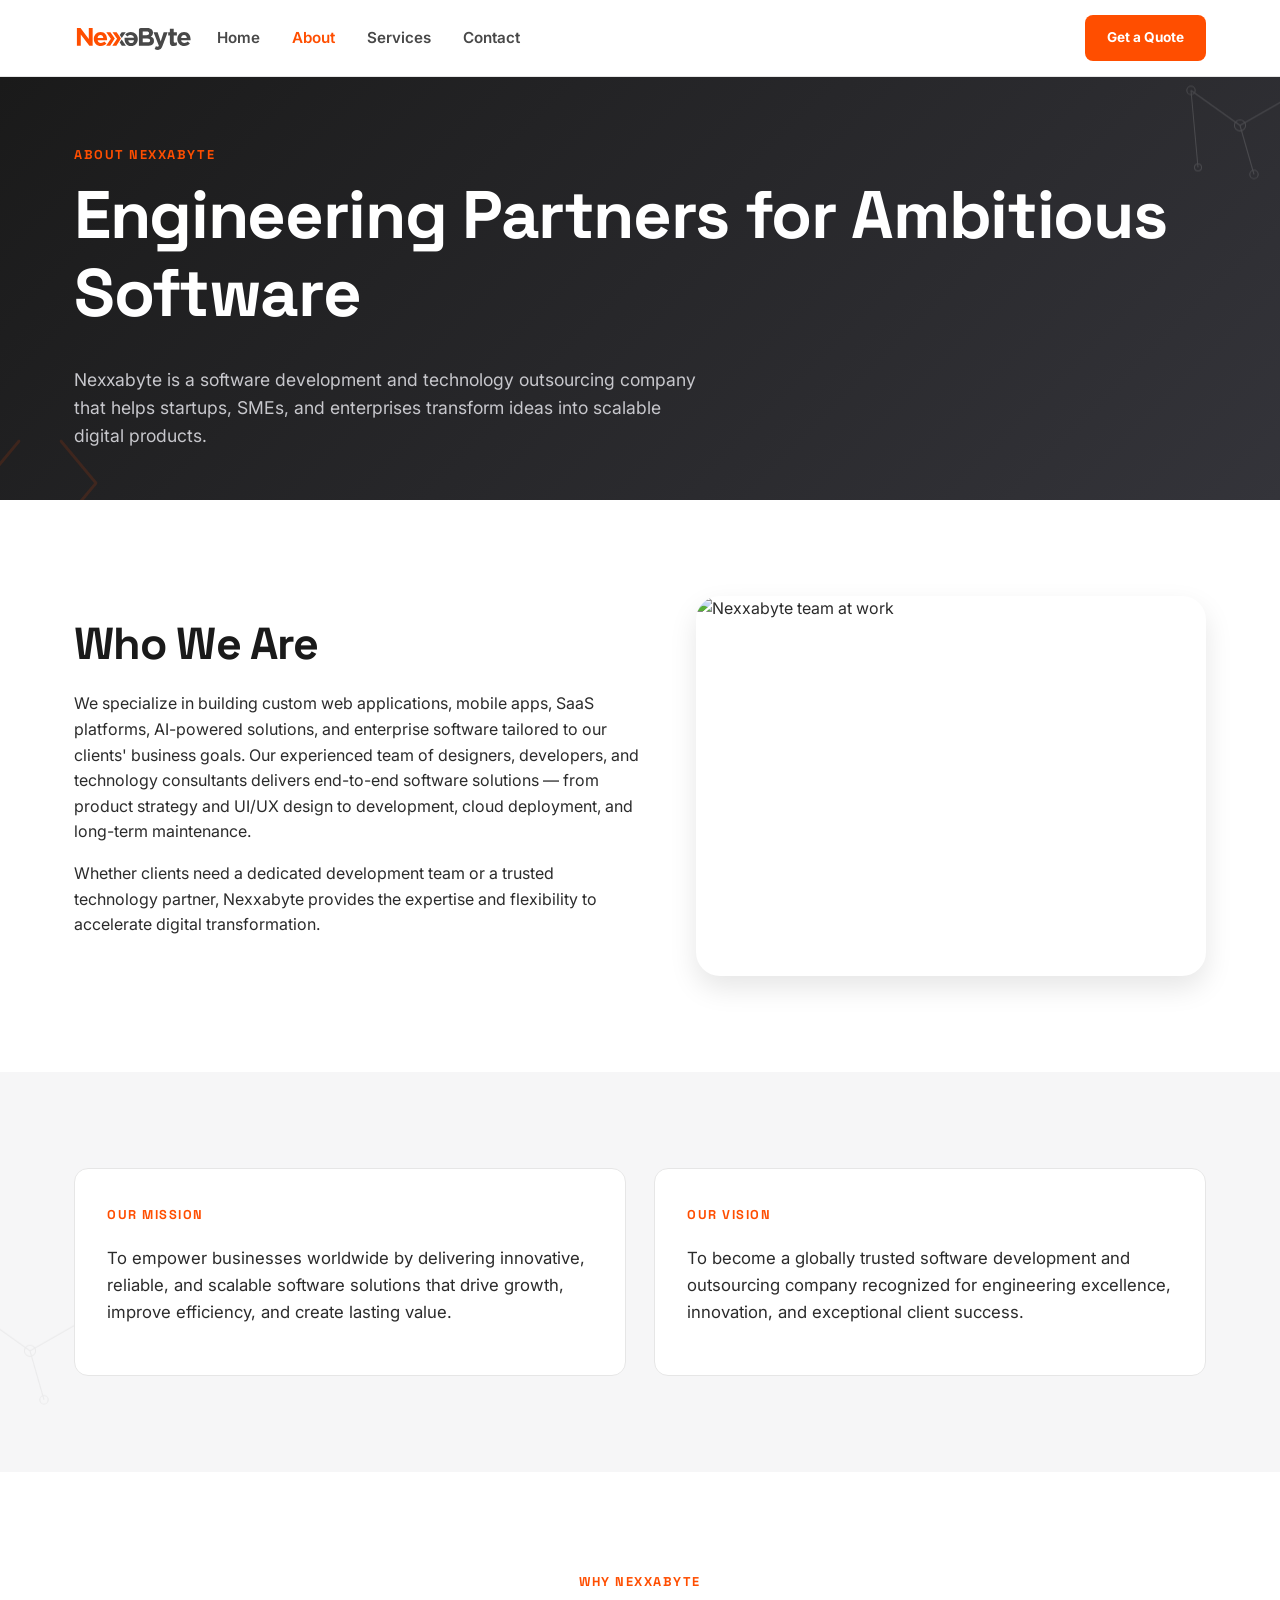
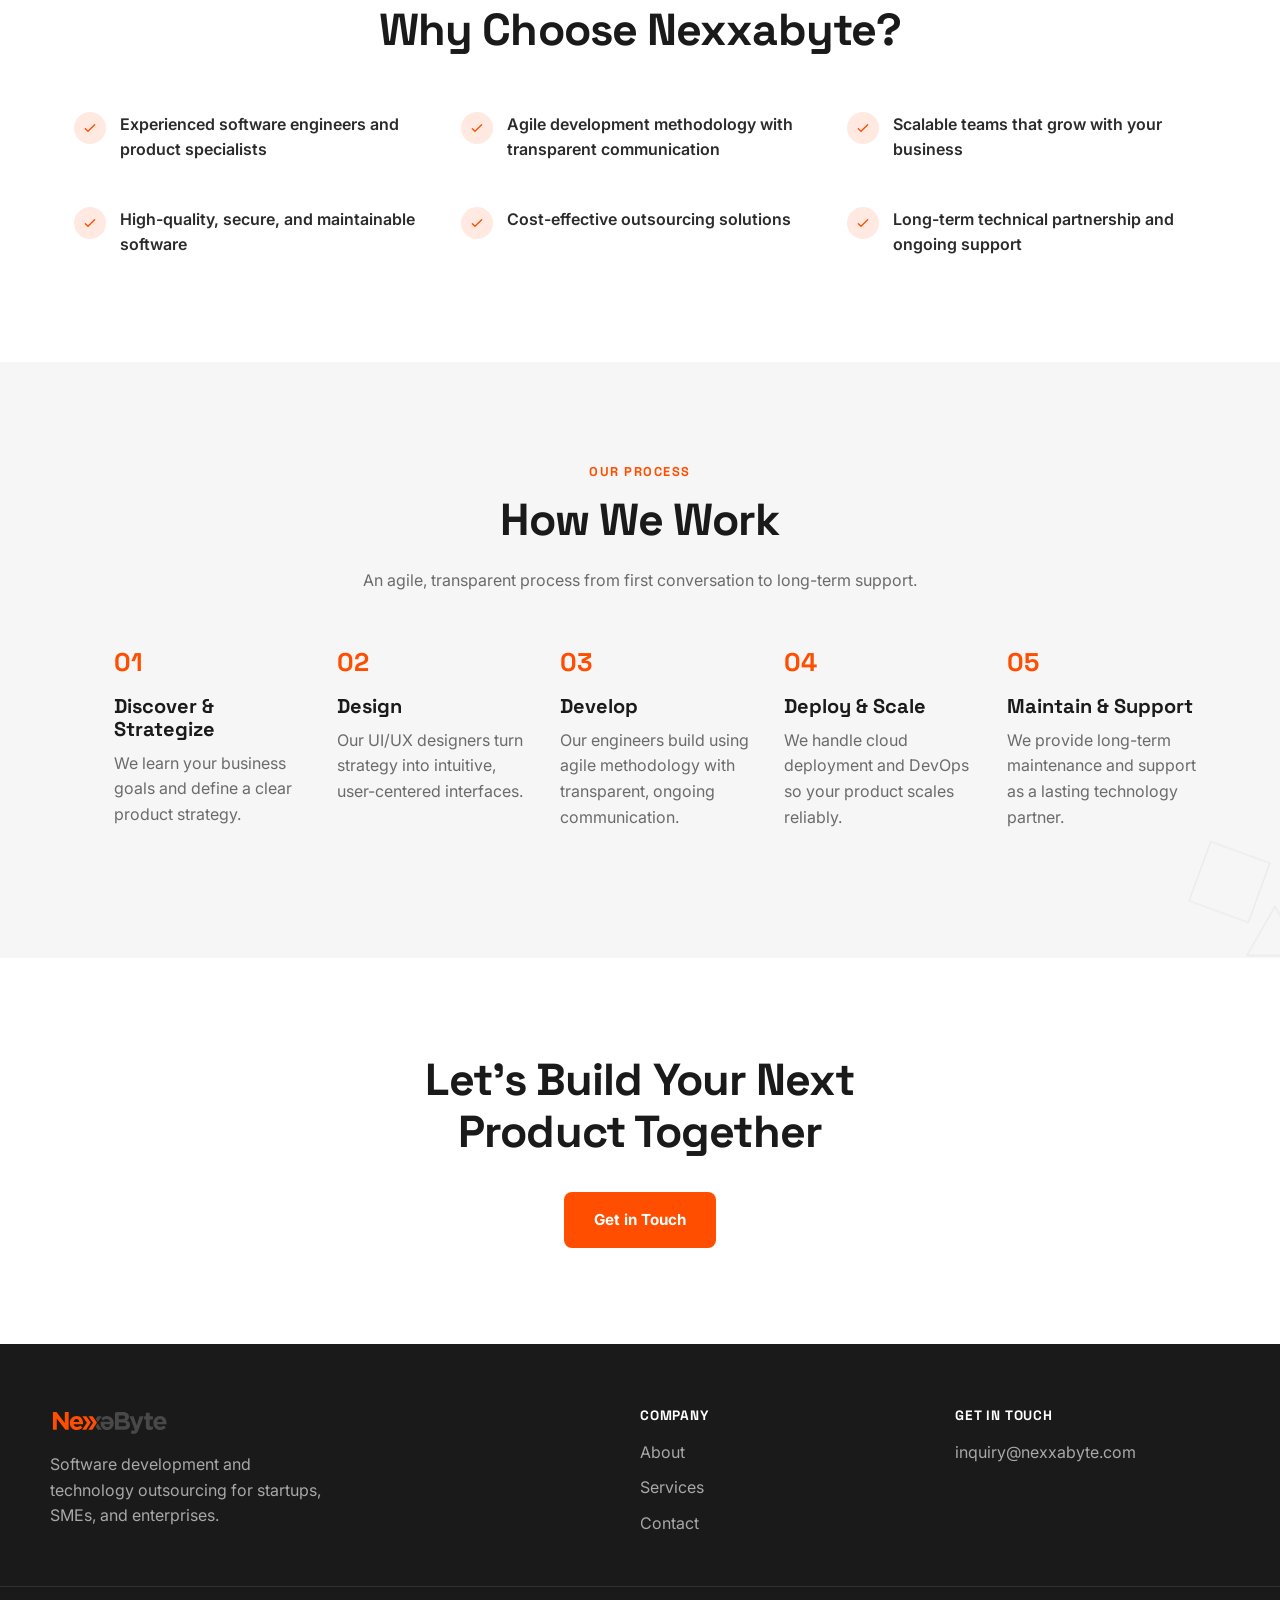
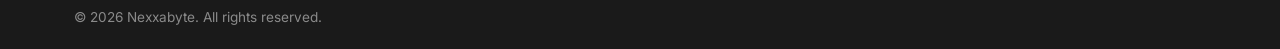
==== about.html @ 9f057317 "Add parallax hero and section shapes to About page" ====
<!DOCTYPE html>
<html lang="en">
<head>
  <meta charset="UTF-8">
  <meta name="viewport" content="width=device-width, initial-scale=1.0">
  <title>About Nexxabyte — Our Mission, Vision &amp; Process</title>
  <meta name="description" content="Nexxabyte is a software development and technology outsourcing company helping startups, SMEs, and enterprises transform ideas into scalable digital products.">
  <link rel="icon" type="image/svg+xml" href="assets/images/logo.svg">
  <link rel="preconnect" href="https://fonts.googleapis.com">
  <link rel="preconnect" href="https://fonts.gstatic.com" crossorigin>
  <link href="https://fonts.googleapis.com/css2?family=Inter:wght@400;500;600;700&family=Space+Grotesk:wght@500;600;700&display=swap" rel="stylesheet">
  <link rel="stylesheet" href="assets/css/variables.css">
  <link rel="stylesheet" href="assets/css/base.css">
  <link rel="stylesheet" href="assets/css/components.css">
  <link rel="stylesheet" href="assets/css/pages.css">
  <link rel="stylesheet" href="assets/css/parallax.css">
</head>
<body>
  <header class="site-header">
    <div class="container header-inner">
      <a href="index.html" class="logo" aria-label="Nexxabyte home">
        <img src="assets/images/logo.svg" alt="Nexxabyte" class="logo-mark">
      </a>
      <nav class="main-nav" id="main-nav">
        <ul>
          <li><a href="index.html">Home</a></li>
          <li><a href="about.html" class="active">About</a></li>
          <li><a href="services.html">Services</a></li>
          <li><a href="contact.html">Contact</a></li>
        </ul>
      </nav>
      <a href="contact.html" class="btn btn-primary btn-sm header-cta">Get a Quote</a>
      <button class="nav-toggle" id="nav-toggle" aria-label="Toggle navigation" aria-expanded="false" aria-controls="main-nav">
        <span></span><span></span><span></span>
      </button>
    </div>
  </header>

  <main>
    <section class="section page-hero parallax-hero">
      <svg class="parallax-shape shape-pos-tr shape-sm" data-parallax-speed="0.2" viewBox="0 0 200 200" aria-hidden="true"><g fill="none" stroke="currentColor" stroke-width="1.5"><line x1="30" y1="40" x2="100" y2="90"/><line x1="100" y1="90" x2="170" y2="50"/><line x1="100" y1="90" x2="120" y2="160"/><line x1="30" y1="40" x2="40" y2="150"/><circle cx="30" cy="40" r="6"/><circle cx="100" cy="90" r="8"/><circle cx="170" cy="50" r="6"/><circle cx="120" cy="160" r="6"/><circle cx="40" cy="150" r="5"/></g></svg>
      <svg class="parallax-shape shape-pos-bl shape-sm is-accent" data-parallax-speed="0.3" viewBox="0 0 200 200" aria-hidden="true"><g fill="none" stroke="currentColor" stroke-width="4" stroke-linecap="round" stroke-linejoin="round"><polyline points="70,40 20,100 70,160"/><polyline points="130,40 180,100 130,160"/></g></svg>
      <div class="container">
        <span class="eyebrow">About Nexxabyte</span>
        <h1>Engineering Partners for Ambitious Software</h1>
        <p class="text-muted lead-wide">Nexxabyte is a software development and technology outsourcing company that helps startups, SMEs, and enterprises transform ideas into scalable digital products.</p>
      </div>
    </section>

    <section class="section section-shapes-host">
      <svg class="parallax-shape shape-pos-br shape-sm" data-parallax-speed="0.18" viewBox="0 0 200 200" aria-hidden="true"><g fill="none" stroke="currentColor" stroke-width="2"><rect x="40" y="40" width="90" height="90" transform="rotate(20 85 85)"/><polygon points="150,120 190,190 110,190"/></g></svg>
      <div class="container about-intro">
        <div class="reveal">
          <h2>Who We Are</h2>
          <p>We specialize in building custom web applications, mobile apps, SaaS platforms, AI-powered solutions, and enterprise software tailored to our clients' business goals. Our experienced team of designers, developers, and technology consultants delivers end-to-end software solutions — from product strategy and UI/UX design to development, cloud deployment, and long-term maintenance.</p>
          <p>Whether clients need a dedicated development team or a trusted technology partner, Nexxabyte provides the expertise and flexibility to accelerate digital transformation.</p>
        </div>
        <div class="reveal">
          <img src="https://picsum.photos/id/1011/700/560" alt="Nexxabyte team at work" class="rounded-photo">
        </div>
      </div>
    </section>

    <section class="section section-alt section-shapes-host">
      <svg class="parallax-shape shape-pos-tl shape-sm" data-parallax-speed="0.22" viewBox="0 0 200 200" aria-hidden="true"><g fill="none" stroke="currentColor" stroke-width="1.5"><line x1="30" y1="40" x2="100" y2="90"/><line x1="100" y1="90" x2="170" y2="50"/><line x1="100" y1="90" x2="120" y2="160"/><line x1="30" y1="40" x2="40" y2="150"/><circle cx="30" cy="40" r="6"/><circle cx="100" cy="90" r="8"/><circle cx="170" cy="50" r="6"/><circle cx="120" cy="160" r="6"/><circle cx="40" cy="150" r="5"/></g></svg>
      <div class="container">
        <div class="grid grid-2">
          <div class="card mv-card reveal">
            <span class="eyebrow">Our Mission</span>
            <p>To empower businesses worldwide by delivering innovative, reliable, and scalable software solutions that drive growth, improve efficiency, and create lasting value.</p>
          </div>
          <div class="card mv-card reveal">
            <span class="eyebrow">Our Vision</span>
            <p>To become a globally trusted software development and outsourcing company recognized for engineering excellence, innovation, and exceptional client success.</p>
          </div>
        </div>
      </div>
    </section>

    <section class="section section-shapes-host">
      <svg class="parallax-shape shape-pos-br shape-sm is-accent" data-parallax-speed="0.2" viewBox="0 0 200 200" aria-hidden="true"><g fill="none" stroke="currentColor" stroke-width="4" stroke-linecap="round" stroke-linejoin="round"><polyline points="70,40 20,100 70,160"/><polyline points="130,40 180,100 130,160"/></g></svg>
      <div class="container">
        <div class="section-head center">
          <span class="eyebrow">Why Nexxabyte</span>
          <h2>Why Choose Nexxabyte?</h2>
        </div>
        <div class="grid grid-3">
          <div class="feature-item reveal">
            <div class="feature-check"><svg viewBox="0 0 24 24" fill="none" stroke="currentColor" stroke-width="2" stroke-linecap="round" stroke-linejoin="round"><path d="M5 13l4 4L19 7"/></svg></div>
            <p>Experienced software engineers and product specialists</p>
          </div>
          <div class="feature-item reveal">
            <div class="feature-check"><svg viewBox="0 0 24 24" fill="none" stroke="currentColor" stroke-width="2" stroke-linecap="round" stroke-linejoin="round"><path d="M5 13l4 4L19 7"/></svg></div>
            <p>Agile development methodology with transparent communication</p>
          </div>
          <div class="feature-item reveal">
            <div class="feature-check"><svg viewBox="0 0 24 24" fill="none" stroke="currentColor" stroke-width="2" stroke-linecap="round" stroke-linejoin="round"><path d="M5 13l4 4L19 7"/></svg></div>
            <p>Scalable teams that grow with your business</p>
          </div>
          <div class="feature-item reveal">
            <div class="feature-check"><svg viewBox="0 0 24 24" fill="none" stroke="currentColor" stroke-width="2" stroke-linecap="round" stroke-linejoin="round"><path d="M5 13l4 4L19 7"/></svg></div>
            <p>High-quality, secure, and maintainable software</p>
          </div>
          <div class="feature-item reveal">
            <div class="feature-check"><svg viewBox="0 0 24 24" fill="none" stroke="currentColor" stroke-width="2" stroke-linecap="round" stroke-linejoin="round"><path d="M5 13l4 4L19 7"/></svg></div>
            <p>Cost-effective outsourcing solutions</p>
          </div>
          <div class="feature-item reveal">
            <div class="feature-check"><svg viewBox="0 0 24 24" fill="none" stroke="currentColor" stroke-width="2" stroke-linecap="round" stroke-linejoin="round"><path d="M5 13l4 4L19 7"/></svg></div>
            <p>Long-term technical partnership and ongoing support</p>
          </div>
        </div>
      </div>
    </section>

    <section class="section section-alt section-shapes-host" id="how-we-work">
      <svg class="parallax-shape shape-pos-tr shape-sm" data-parallax-speed="0.25" viewBox="0 0 200 200" aria-hidden="true"><g fill="none" stroke="currentColor" stroke-width="2"><rect x="40" y="40" width="90" height="90" transform="rotate(20 85 85)"/><polygon points="150,120 190,190 110,190"/></g></svg>
      <div class="container">
        <div class="section-head center">
          <span class="eyebrow">Our Process</span>
          <h2>How We Work</h2>
          <p class="text-muted">An agile, transparent process from first conversation to long-term support.</p>
        </div>
        <ol class="process-steps">
          <li class="reveal"><span class="step-number">01</span><h3>Discover &amp; Strategize</h3><p class="text-muted">We learn your business goals and define a clear product strategy.</p></li>
          <li class="reveal"><span class="step-number">02</span><h3>Design</h3><p class="text-muted">Our UI/UX designers turn strategy into intuitive, user-centered interfaces.</p></li>
          <li class="reveal"><span class="step-number">03</span><h3>Develop</h3><p class="text-muted">Our engineers build using agile methodology with transparent, ongoing communication.</p></li>
          <li class="reveal"><span class="step-number">04</span><h3>Deploy &amp; Scale</h3><p class="text-muted">We handle cloud deployment and DevOps so your product scales reliably.</p></li>
          <li class="reveal"><span class="step-number">05</span><h3>Maintain &amp; Support</h3><p class="text-muted">We provide long-term maintenance and support as a lasting technology partner.</p></li>
        </ol>
      </div>
    </section>

    <section class="section section-shapes-host">
      <svg class="parallax-shape shape-pos-bl shape-sm" data-parallax-speed="0.2" viewBox="0 0 200 200" aria-hidden="true"><g fill="none" stroke="currentColor" stroke-width="1.5"><line x1="30" y1="40" x2="100" y2="90"/><line x1="100" y1="90" x2="170" y2="50"/><line x1="100" y1="90" x2="120" y2="160"/><line x1="30" y1="40" x2="40" y2="150"/><circle cx="30" cy="40" r="6"/><circle cx="100" cy="90" r="8"/><circle cx="170" cy="50" r="6"/><circle cx="120" cy="160" r="6"/><circle cx="40" cy="150" r="5"/></g></svg>
      <div class="container cta-banner-inner reveal">
        <h2>Let's Build Your Next Product Together</h2>
        <a href="contact.html" class="btn btn-primary">Get in Touch</a>
      </div>
    </section>
  </main>

  <footer class="site-footer">
    <div class="container footer-inner">
      <div class="footer-brand">
        <img src="assets/images/logo.svg" alt="Nexxabyte" class="logo-mark">
        <p>Software development and technology outsourcing for startups, SMEs, and enterprises.</p>
      </div>
      <div class="footer-col">
        <h4>Company</h4>
        <ul>
          <li><a href="about.html">About</a></li>
          <li><a href="services.html">Services</a></li>
          <li><a href="contact.html">Contact</a></li>
        </ul>
      </div>
      <div class="footer-col">
        <h4>Get in Touch</h4>
        <ul>
          <li><a href="mailto:inquiry@nexxabyte.com">inquiry@nexxabyte.com</a></li>
        </ul>
      </div>
    </div>
    <div class="footer-bottom">
      <div class="container">
        <p>&copy; 2026 Nexxabyte. All rights reserved.</p>
      </div>
    </div>
  </footer>
  <script src="assets/js/main.js"></script>
</body>
</html>
---- assets/css/variables.css ----
:root {
  /* Brand colors */
  --color-primary: #FF4E00;
  --color-primary-dark: #D94300;
  --color-dark: #484848;
  --color-black: #1A1A1A;
  --color-bg: #FFFFFF;
  --color-bg-alt: #F6F6F7;
  --color-bg-dark: #1A1A1A;
  --color-text: #2B2B2B;
  --color-text-muted: #6B6B6B;
  --color-text-on-dark: #F2F2F2;
  --color-text-on-dark-muted: #C7C7CC;
  --color-border: #E6E6E6;
  --color-charcoal-light: #34343A;

  /* Typography */
  --font-heading: 'Space Grotesk', sans-serif;
  --font-body: 'Inter', sans-serif;

  /* Layout */
  --container-width: 1180px;
  --radius-sm: 8px;
  --radius-md: 14px;
  --radius-lg: 24px;
  --shadow-sm: 0 1px 3px rgba(0, 0, 0, 0.08);
  --shadow-md: 0 12px 28px rgba(0, 0, 0, 0.10);
  --transition: 200ms ease;
}
---- assets/css/base.css ----
*, *::before, *::after {
  box-sizing: border-box;
}

html {
  scroll-behavior: smooth;
}

body {
  margin: 0;
  font-family: var(--font-body);
  color: var(--color-text);
  background: var(--color-bg);
  line-height: 1.6;
  -webkit-font-smoothing: antialiased;
}

h1, h2, h3, h4 {
  font-family: var(--font-heading);
  font-weight: 700;
  line-height: 1.15;
  margin: 0 0 0.5em;
  color: var(--color-black);
}

h1 { font-size: clamp(2.6rem, 5vw + 1rem, 4.2rem); letter-spacing: -0.02em; }
h2 { font-size: clamp(1.9rem, 2.8vw + 1rem, 2.8rem); letter-spacing: -0.02em; }
h3 { font-size: 1.25rem; }
h4 { font-size: 1rem; }

p { margin: 0 0 1em; }

a {
  color: inherit;
  text-decoration: none;
}

ul { list-style: none; margin: 0; padding: 0; }

img { max-width: 100%; display: block; }

button { font-family: inherit; }

.container {
  width: 100%;
  max-width: var(--container-width);
  margin: 0 auto;
  padding: 0 24px;
}

.section {
  padding: 96px 0;
}

@media (max-width: 768px) {
  .section { padding: 64px 0; }
}

.section-alt {
  background: var(--color-bg-alt);
}

.section-dark {
  background: var(--color-black);
  color: var(--color-text-on-dark);
}

.section-dark h2, .section-dark h3 {
  color: #fff;
}

.eyebrow {
  display: inline-block;
  font-family: var(--font-heading);
  font-size: 0.8rem;
  font-weight: 700;
  letter-spacing: 0.12em;
  text-transform: uppercase;
  color: var(--color-primary);
  margin-bottom: 12px;
}

.section-head {
  max-width: 640px;
  margin: 0 0 48px;
}

.section-head.center {
  margin-left: auto;
  margin-right: auto;
  text-align: center;
}

.text-muted {
  color: var(--color-text-muted);
}

.reveal {
  opacity: 0;
  transform: translateY(24px);
  transition: opacity 600ms ease, transform 600ms ease;
}

.reveal.is-visible {
  opacity: 1;
  transform: translateY(0);
}
---- assets/css/components.css ----
/* Header */
.site-header {
  position: sticky;
  top: 0;
  z-index: 100;
  background: rgba(255, 255, 255, 0.92);
  backdrop-filter: blur(8px);
  border-bottom: 1px solid var(--color-border);
}

.header-inner {
  display: flex;
  align-items: center;
  justify-content: space-between;
  height: 76px;
  gap: 24px;
}

.logo-mark {
  height: 28px;
  width: auto;
}

.main-nav ul {
  display: flex;
  gap: 32px;
}

.main-nav a {
  font-weight: 600;
  font-size: 0.95rem;
  color: var(--color-dark);
  padding: 4px 0;
}

.main-nav a.active,
.main-nav a:hover {
  color: var(--color-primary);
}

.header-cta {
  margin-left: auto;
}

.nav-toggle {
  display: none;
  flex-direction: column;
  justify-content: center;
  gap: 5px;
  width: 36px;
  height: 36px;
  border: none;
  background: none;
  cursor: pointer;
  padding: 0;
}

.nav-toggle span {
  display: block;
  height: 2px;
  width: 100%;
  background: var(--color-black);
  transition: transform var(--transition), opacity var(--transition);
}

@media (max-width: 860px) {
  .header-inner .header-cta { display: none; }

  .nav-toggle { display: flex; }

  .main-nav {
    position: fixed;
    top: 76px;
    left: 0;
    right: 0;
    background: #fff;
    border-bottom: 1px solid var(--color-border);
    max-height: 0;
    overflow: hidden;
    transition: max-height var(--transition);
  }

  .main-nav.is-open {
    max-height: 320px;
  }

  .main-nav ul {
    flex-direction: column;
    gap: 0;
    padding: 8px 24px 24px;
  }

  .main-nav li {
    border-bottom: 1px solid var(--color-border);
  }

  .main-nav a {
    display: block;
    padding: 14px 0;
  }

  .nav-toggle.is-active span:nth-child(1) { transform: translateY(7px) rotate(45deg); }
  .nav-toggle.is-active span:nth-child(2) { opacity: 0; }
  .nav-toggle.is-active span:nth-child(3) { transform: translateY(-7px) rotate(-45deg); }
}

/* Buttons */
.btn {
  display: inline-flex;
  align-items: center;
  justify-content: center;
  gap: 8px;
  padding: 14px 28px;
  border-radius: var(--radius-sm);
  font-weight: 700;
  font-size: 0.95rem;
  border: 2px solid transparent;
  cursor: pointer;
  transition: transform var(--transition), background var(--transition), border-color var(--transition), color var(--transition);
}

.btn:hover {
  transform: translateY(-2px);
}

.btn-primary {
  background: var(--color-primary);
  color: #fff;
}

.btn-primary:hover {
  background: var(--color-primary-dark);
}

.btn-outline {
  background: transparent;
  border-color: var(--color-dark);
  color: var(--color-dark);
}

.btn-outline:hover {
  border-color: var(--color-primary);
  color: var(--color-primary);
}

.btn-on-dark {
  border-color: #fff;
  color: #fff;
}

.btn-on-dark:hover {
  border-color: var(--color-primary);
  color: var(--color-primary);
}

.btn-sm {
  padding: 10px 20px;
  font-size: 0.85rem;
}

/* Cards */
.card {
  background: #fff;
  border: 1px solid var(--color-border);
  border-radius: var(--radius-md);
  padding: 32px;
  transition: transform var(--transition), box-shadow var(--transition);
}

.card:hover {
  transform: translateY(-4px);
  box-shadow: var(--shadow-md);
}

.card-icon {
  width: 48px;
  height: 48px;
  border-radius: var(--radius-sm);
  background: rgba(255, 78, 0, 0.1);
  color: var(--color-primary);
  display: flex;
  align-items: center;
  justify-content: center;
  margin-bottom: 20px;
}

.card-icon svg {
  width: 24px;
  height: 24px;
}

.grid {
  display: grid;
  gap: 28px;
}

.grid-2 { grid-template-columns: repeat(2, 1fr); }
.grid-3 { grid-template-columns: repeat(3, 1fr); }

@media (max-width: 860px) {
  .grid-2, .grid-3 { grid-template-columns: 1fr; }
}

/* Footer */
.site-footer {
  background: var(--color-black);
  color: var(--color-text-on-dark);
}

.footer-inner {
  display: grid;
  grid-template-columns: 2fr 1fr 1fr;
  gap: 40px;
  padding: 64px 0 40px;
}

.footer-brand p {
  color: #A8A8A8;
  max-width: 280px;
  margin-top: 16px;
}

.footer-col h4 {
  color: #fff;
  margin-bottom: 16px;
  font-size: 0.85rem;
  letter-spacing: 0.06em;
  text-transform: uppercase;
}

.footer-col li {
  margin-bottom: 10px;
}

.footer-col a {
  color: #A8A8A8;
  transition: color var(--transition);
}

.footer-col a:hover {
  color: var(--color-primary);
}

.footer-bottom {
  border-top: 1px solid rgba(255,255,255,0.1);
  padding: 20px 0;
}

.footer-bottom p {
  margin: 0;
  font-size: 0.85rem;
  color: #8A8A8A;
}

@media (max-width: 768px) {
  .footer-inner {
    grid-template-columns: 1fr;
  }
}

/* Forms */
.form-group {
  margin-bottom: 20px;
}

.form-group label {
  display: block;
  font-weight: 600;
  margin-bottom: 6px;
  font-size: 0.9rem;
}

.form-control {
  width: 100%;
  padding: 12px 16px;
  border: 1px solid var(--color-border);
  border-radius: var(--radius-sm);
  font-family: var(--font-body);
  font-size: 1rem;
  background: #fff;
  transition: border-color var(--transition);
}

.form-control:focus {
  outline: none;
  border-color: var(--color-primary);
}

.form-error {
  color: var(--color-primary);
  font-size: 0.85rem;
  margin-top: 4px;
  display: none;
}

.form-group.has-error .form-control {
  border-color: var(--color-primary);
}

.form-group.has-error .form-error {
  display: block;
}

.form-status {
  margin-top: 16px;
  font-weight: 600;
}

.form-status.success { color: #1A8A4A; }
.form-status.error { color: var(--color-primary); }
---- assets/css/pages.css ----
/* Hero */
.hero {
  padding: 64px 0 96px;
}

.hero-inner {
  max-width: 720px;
}

.hero-lead {
  font-size: 1.1rem;
  max-width: 480px;
}

.hero-actions {
  display: flex;
  gap: 16px;
  margin-top: 32px;
  flex-wrap: wrap;
}

/* Services preview */
.services-preview-cta {
  text-align: center;
  margin-top: 40px;
}

/* Why choose us */
.feature-item {
  display: flex;
  align-items: flex-start;
  gap: 14px;
  padding: 8px 0;
}

.feature-check {
  flex-shrink: 0;
  width: 32px;
  height: 32px;
  border-radius: 50%;
  background: rgba(255, 78, 0, 0.12);
  color: var(--color-primary);
  display: flex;
  align-items: center;
  justify-content: center;
}

.feature-check svg {
  width: 16px;
  height: 16px;
}

.feature-item p {
  margin: 0;
  font-weight: 600;
}

/* Mission teaser band */
.mission-teaser {
  max-width: 720px;
  text-align: center;
  margin: 0 auto;
}

.mission-teaser p {
  font-size: 1.1rem;
  color: #D8D8D8;
  margin-bottom: 28px;
}

/* CTA banner */
.cta-banner-inner {
  text-align: center;
  max-width: 640px;
  margin: 0 auto;
}

.cta-banner-inner .btn {
  margin-top: 12px;
}

/* Page hero (About/Services/Contact) */
.page-hero {
  padding: 64px 0 32px;
}

.lead-wide {
  max-width: 640px;
  font-size: 1.1rem;
}

/* About intro */
.about-intro {
  display: grid;
  grid-template-columns: 1fr 0.9fr;
  gap: 56px;
  align-items: center;
}

.rounded-photo {
  border-radius: var(--radius-lg);
  box-shadow: var(--shadow-md);
  width: 100%;
  height: 380px;
  object-fit: cover;
}

@media (max-width: 960px) {
  .about-intro { grid-template-columns: 1fr; }
}

/* Mission / vision cards */
.mv-card p {
  font-size: 1.05rem;
  margin-top: 8px;
}

/* Process steps */
.process-steps {
  display: grid;
  grid-template-columns: repeat(5, 1fr);
  gap: 24px;
}

.process-steps li {
  list-style: none;
}

.step-number {
  display: block;
  font-family: var(--font-heading);
  font-size: 1.6rem;
  font-weight: 700;
  color: var(--color-primary);
  margin-bottom: 12px;
}

@media (max-width: 960px) {
  .process-steps { grid-template-columns: repeat(2, 1fr); }
}

@media (max-width: 600px) {
  .process-steps { grid-template-columns: 1fr; }
}

/* Services page groups */
.group-title {
  margin-bottom: 32px;
}

/* Contact page */
.contact-grid {
  display: grid;
  grid-template-columns: 1.4fr 1fr;
  gap: 40px;
  align-items: start;
}

.contact-form textarea {
  resize: vertical;
}

.contact-info {
  display: flex;
  flex-direction: column;
  gap: 24px;
}

.contact-info h2 {
  font-size: 1.25rem;
}

@media (max-width: 860px) {
  .contact-grid { grid-template-columns: 1fr; }
}
---- assets/css/parallax.css ----
/* Parallax dark hero / band base */
.parallax-hero {
  position: relative;
  overflow: hidden;
  background: linear-gradient(135deg, var(--color-black), var(--color-charcoal-light));
  color: #fff;
}

.parallax-hero p,
.parallax-hero .text-muted {
  color: var(--color-text-on-dark-muted);
}

.parallax-hero h1,
.parallax-hero h2 {
  color: #fff;
}

.parallax-hero > .container {
  position: relative;
  z-index: 1;
}

/* Shared parallax shape base */
.parallax-shape {
  position: absolute;
  pointer-events: none;
  z-index: 0;
  width: 220px;
  height: 220px;
  will-change: transform;
}

/* Light-section subtle shape host */
.section-shapes-host {
  position: relative;
  overflow: hidden;
}

.section-shapes-host > .container {
  position: relative;
  z-index: 1;
}

.section-shapes-host .parallax-shape {
  color: var(--color-dark);
  opacity: 0.06;
}

/* Dark hero/band shapes are lighter and slightly more visible */
.parallax-hero .parallax-shape,
.section-dark .parallax-shape {
  color: #fff;
  opacity: 0.14;
}

/* Accent-colored shape variant (must stay last to win over the color rules above) */
.parallax-shape.is-accent {
  color: var(--color-primary);
}

/* Position utility classes */
.shape-pos-tr { top: -30px; right: -30px; }
.shape-pos-tl { top: -20px; left: -40px; }
.shape-pos-br { bottom: -50px; right: 8%; }
.shape-pos-bl { bottom: -30px; left: -30px; }
.shape-pos-mid-r { top: 30%; right: -60px; }

.shape-sm { width: 140px; height: 140px; }
.shape-lg { width: 280px; height: 280px; }

@media (max-width: 768px) {
  .parallax-shape { display: none; }
}
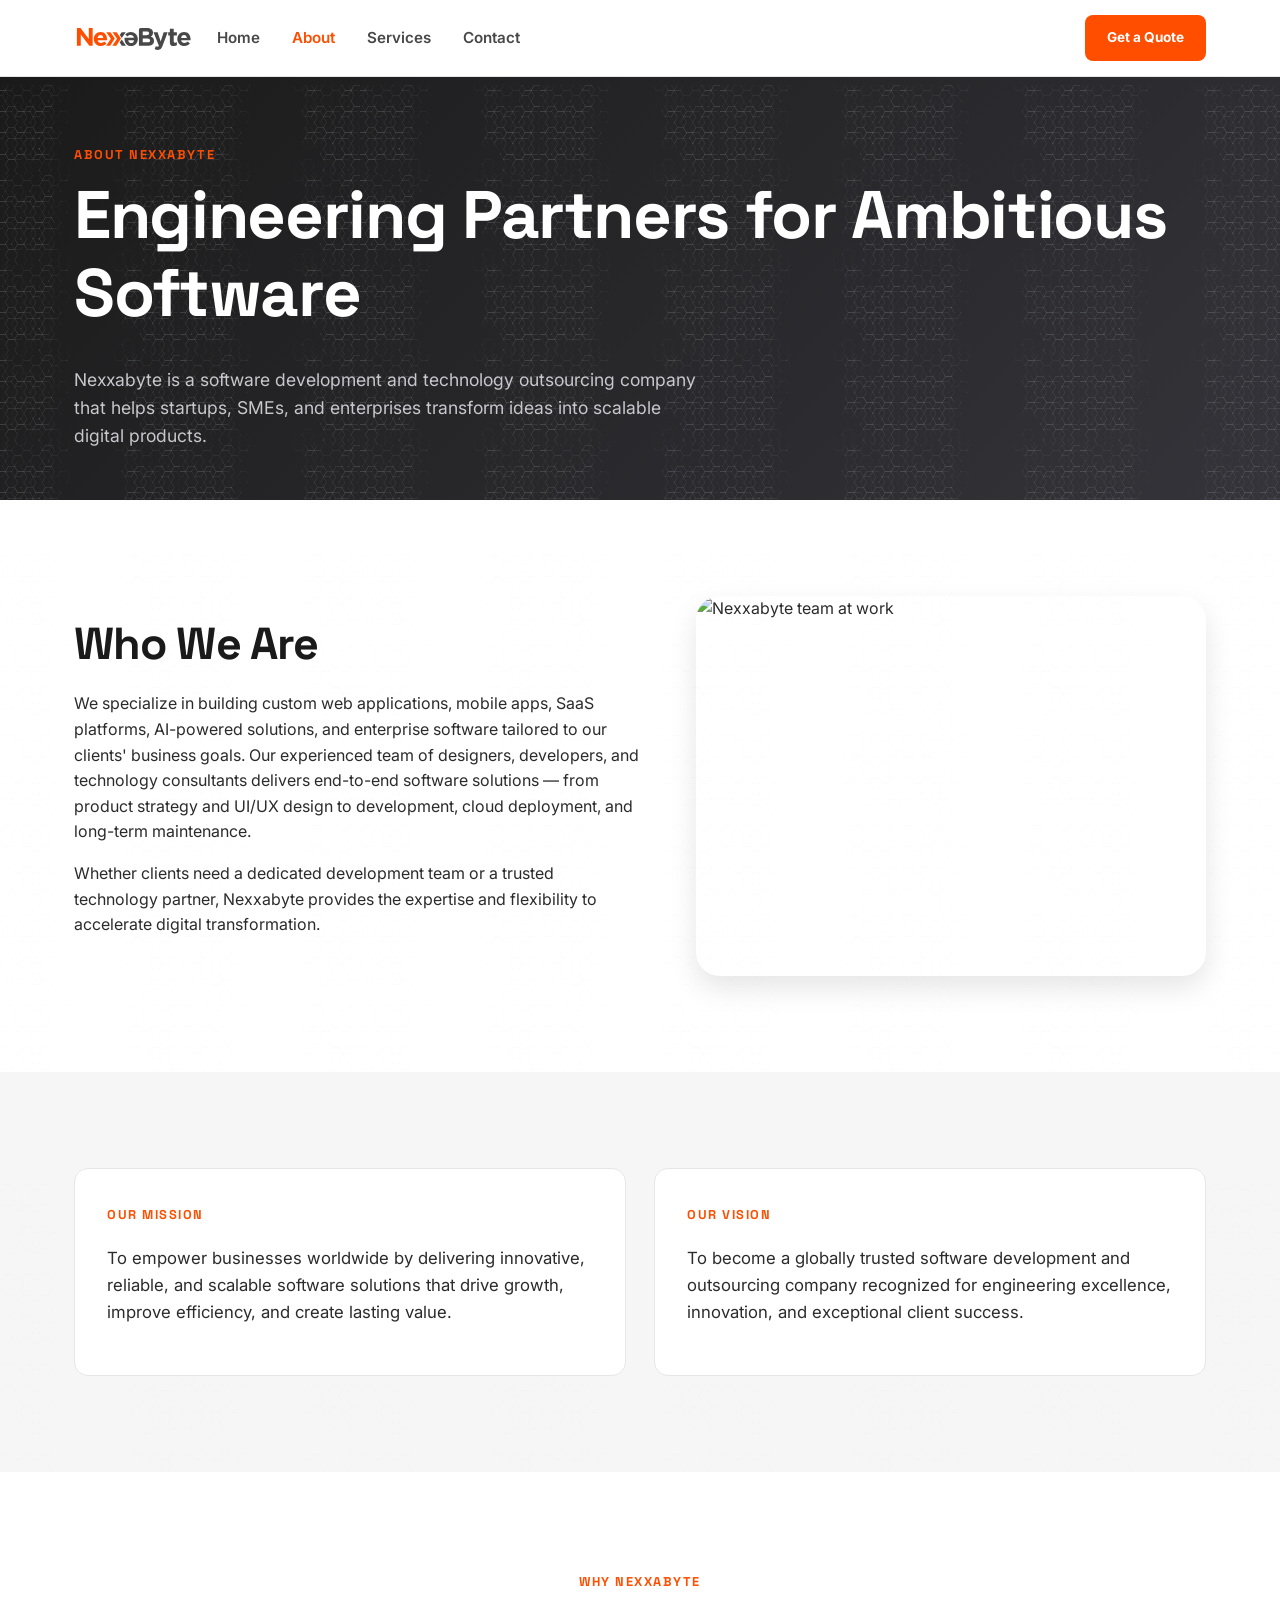
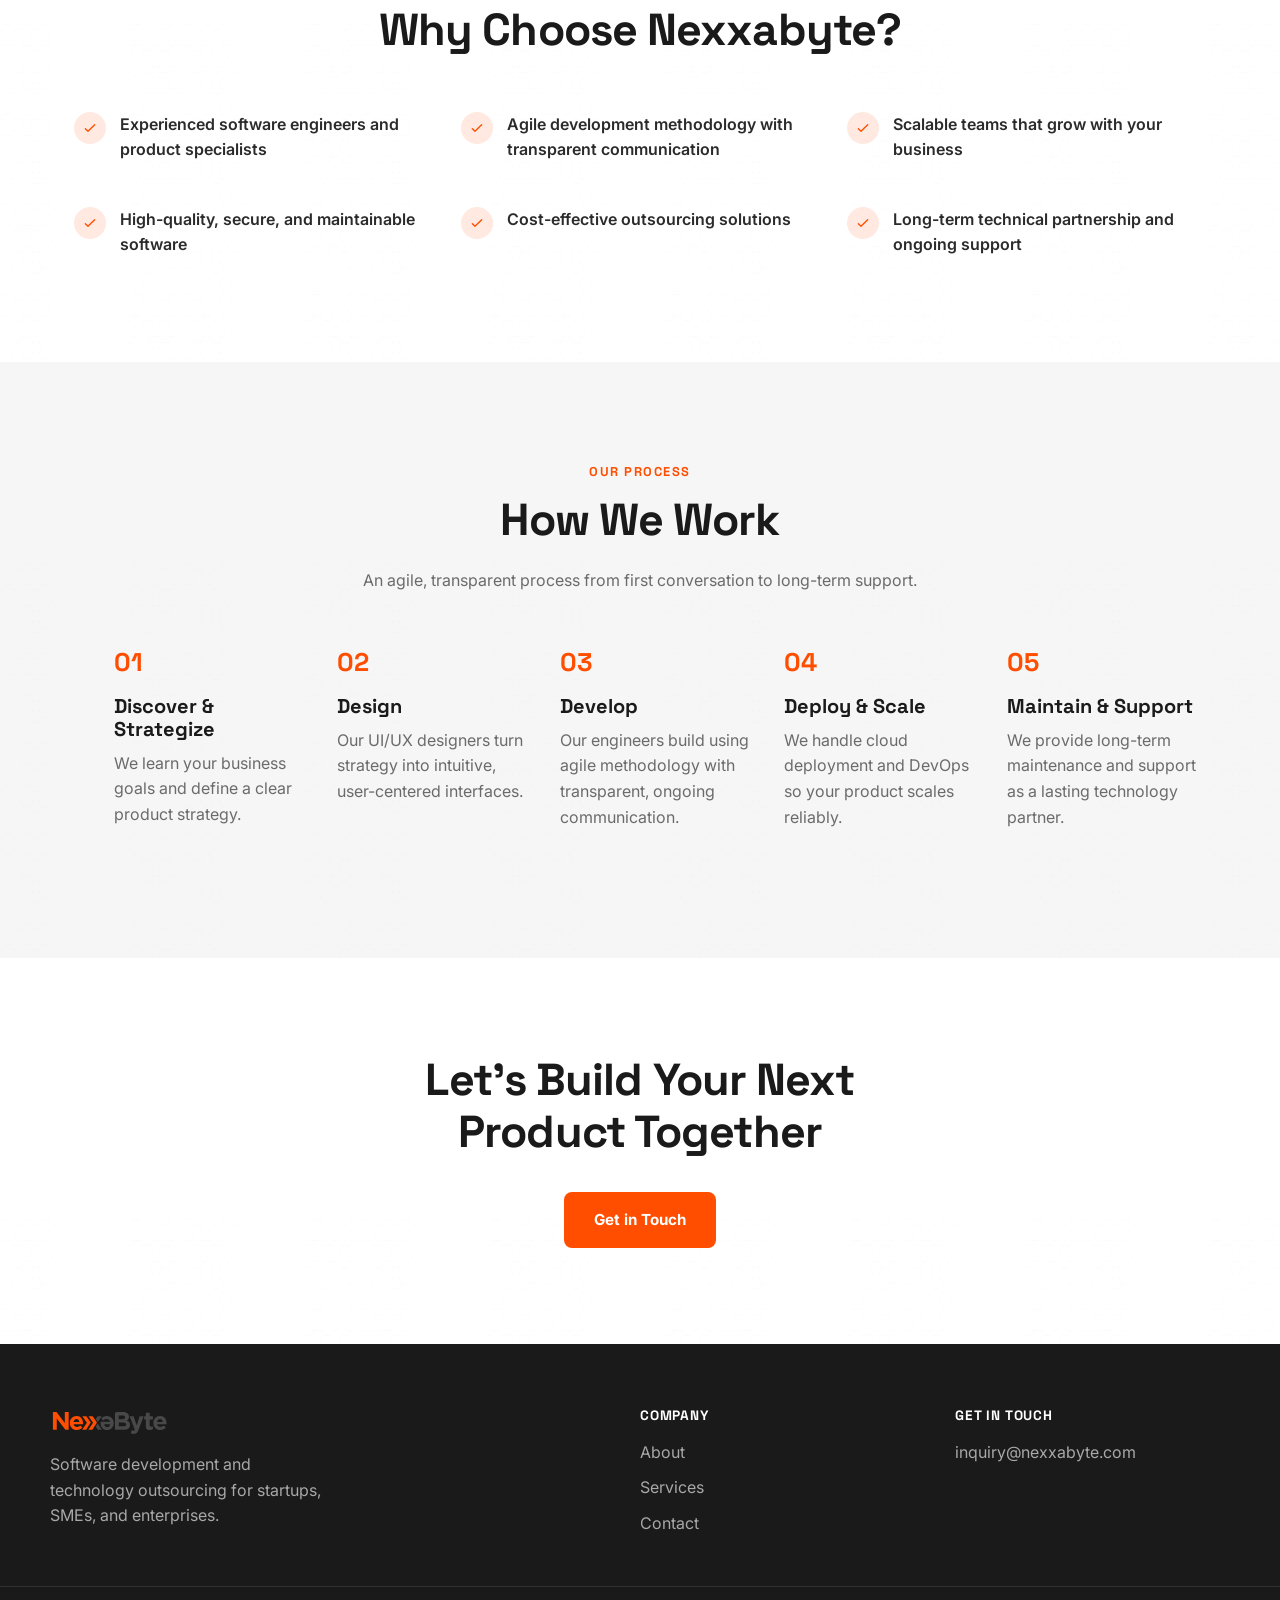
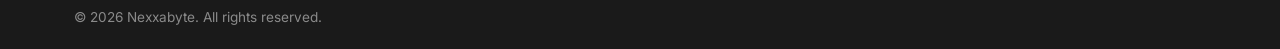
==== commit 5d70ff34: "Replace About page shapes with diamond pattern background" ====
--- a/about.html
+++ b/about.html
@@ -38,8 +38,6 @@
 
   <main>
     <section class="section page-hero parallax-hero">
-      <svg class="parallax-shape shape-pos-tr shape-sm" data-parallax-speed="0.2" viewBox="0 0 200 200" aria-hidden="true"><g fill="none" stroke="currentColor" stroke-width="1.5"><line x1="30" y1="40" x2="100" y2="90"/><line x1="100" y1="90" x2="170" y2="50"/><line x1="100" y1="90" x2="120" y2="160"/><line x1="30" y1="40" x2="40" y2="150"/><circle cx="30" cy="40" r="6"/><circle cx="100" cy="90" r="8"/><circle cx="170" cy="50" r="6"/><circle cx="120" cy="160" r="6"/><circle cx="40" cy="150" r="5"/></g></svg>
-      <svg class="parallax-shape shape-pos-bl shape-sm is-accent" data-parallax-speed="0.3" viewBox="0 0 200 200" aria-hidden="true"><g fill="none" stroke="currentColor" stroke-width="4" stroke-linecap="round" stroke-linejoin="round"><polyline points="70,40 20,100 70,160"/><polyline points="130,40 180,100 130,160"/></g></svg>
       <div class="container">
         <span class="eyebrow">About Nexxabyte</span>
         <h1>Engineering Partners for Ambitious Software</h1>
@@ -48,7 +46,6 @@
     </section>
 
     <section class="section section-shapes-host">
-      <svg class="parallax-shape shape-pos-br shape-sm" data-parallax-speed="0.18" viewBox="0 0 200 200" aria-hidden="true"><g fill="none" stroke="currentColor" stroke-width="2"><rect x="40" y="40" width="90" height="90" transform="rotate(20 85 85)"/><polygon points="150,120 190,190 110,190"/></g></svg>
       <div class="container about-intro">
         <div class="reveal">
           <h2>Who We Are</h2>
@@ -62,7 +59,6 @@
     </section>
 
     <section class="section section-alt section-shapes-host">
-      <svg class="parallax-shape shape-pos-tl shape-sm" data-parallax-speed="0.22" viewBox="0 0 200 200" aria-hidden="true"><g fill="none" stroke="currentColor" stroke-width="1.5"><line x1="30" y1="40" x2="100" y2="90"/><line x1="100" y1="90" x2="170" y2="50"/><line x1="100" y1="90" x2="120" y2="160"/><line x1="30" y1="40" x2="40" y2="150"/><circle cx="30" cy="40" r="6"/><circle cx="100" cy="90" r="8"/><circle cx="170" cy="50" r="6"/><circle cx="120" cy="160" r="6"/><circle cx="40" cy="150" r="5"/></g></svg>
       <div class="container">
         <div class="grid grid-2">
           <div class="card mv-card reveal">
@@ -78,7 +74,6 @@
     </section>
 
     <section class="section section-shapes-host">
-      <svg class="parallax-shape shape-pos-br shape-sm is-accent" data-parallax-speed="0.2" viewBox="0 0 200 200" aria-hidden="true"><g fill="none" stroke="currentColor" stroke-width="4" stroke-linecap="round" stroke-linejoin="round"><polyline points="70,40 20,100 70,160"/><polyline points="130,40 180,100 130,160"/></g></svg>
       <div class="container">
         <div class="section-head center">
           <span class="eyebrow">Why Nexxabyte</span>
@@ -114,7 +109,6 @@
     </section>
 
     <section class="section section-alt section-shapes-host" id="how-we-work">
-      <svg class="parallax-shape shape-pos-tr shape-sm" data-parallax-speed="0.25" viewBox="0 0 200 200" aria-hidden="true"><g fill="none" stroke="currentColor" stroke-width="2"><rect x="40" y="40" width="90" height="90" transform="rotate(20 85 85)"/><polygon points="150,120 190,190 110,190"/></g></svg>
       <div class="container">
         <div class="section-head center">
           <span class="eyebrow">Our Process</span>
@@ -132,7 +126,6 @@
     </section>
 
     <section class="section section-shapes-host">
-      <svg class="parallax-shape shape-pos-bl shape-sm" data-parallax-speed="0.2" viewBox="0 0 200 200" aria-hidden="true"><g fill="none" stroke="currentColor" stroke-width="1.5"><line x1="30" y1="40" x2="100" y2="90"/><line x1="100" y1="90" x2="170" y2="50"/><line x1="100" y1="90" x2="120" y2="160"/><line x1="30" y1="40" x2="40" y2="150"/><circle cx="30" cy="40" r="6"/><circle cx="100" cy="90" r="8"/><circle cx="170" cy="50" r="6"/><circle cx="120" cy="160" r="6"/><circle cx="40" cy="150" r="5"/></g></svg>
       <div class="container cta-banner-inner reveal">
         <h2>Let's Build Your Next Product Together</h2>
         <a href="contact.html" class="btn btn-primary">Get in Touch</a>
--- a/assets/css/parallax.css
+++ b/assets/css/parallax.css
@@ -21,17 +21,7 @@
   z-index: 1;
 }
 
-/* Shared parallax shape base */
-.parallax-shape {
-  position: absolute;
-  pointer-events: none;
-  z-index: 0;
-  width: 220px;
-  height: 220px;
-  will-change: transform;
-}
-
-/* Light-section subtle shape host */
+/* Light-section subtle pattern host */
 .section-shapes-host {
   position: relative;
   overflow: hidden;
@@ -42,33 +32,24 @@
   z-index: 1;
 }
 
-.section-shapes-host .parallax-shape {
-  color: var(--color-dark);
-  opacity: 0.06;
+/* Tiled diamond-pattern background layer, shared by dark heroes and light sections */
+.parallax-hero::before,
+.section-shapes-host::before {
+  content: '';
+  position: absolute;
+  inset: 0;
+  z-index: 0;
+  pointer-events: none;
+  background-image: url('../images/pattern-diamonds.svg');
+  background-repeat: repeat;
+  background-size: 180px 90px;
+  transform: translateY(var(--pattern-offset, 0));
 }
 
-/* Dark hero/band shapes are lighter and slightly more visible */
-.parallax-hero .parallax-shape,
-.section-dark .parallax-shape {
-  color: #fff;
-  opacity: 0.14;
+.parallax-hero::before {
+  opacity: 0.35;
 }
 
-/* Accent-colored shape variant (must stay last to win over the color rules above) */
-.parallax-shape.is-accent {
-  color: var(--color-primary);
+.section-shapes-host::before {
+  opacity: 0.08;
 }
-
-/* Position utility classes */
-.shape-pos-tr { top: -30px; right: -30px; }
-.shape-pos-tl { top: -20px; left: -40px; }
-.shape-pos-br { bottom: -50px; right: 8%; }
-.shape-pos-bl { bottom: -30px; left: -30px; }
-.shape-pos-mid-r { top: 30%; right: -60px; }
-
-.shape-sm { width: 140px; height: 140px; }
-.shape-lg { width: 280px; height: 280px; }
-
-@media (max-width: 768px) {
-  .parallax-shape { display: none; }
-}
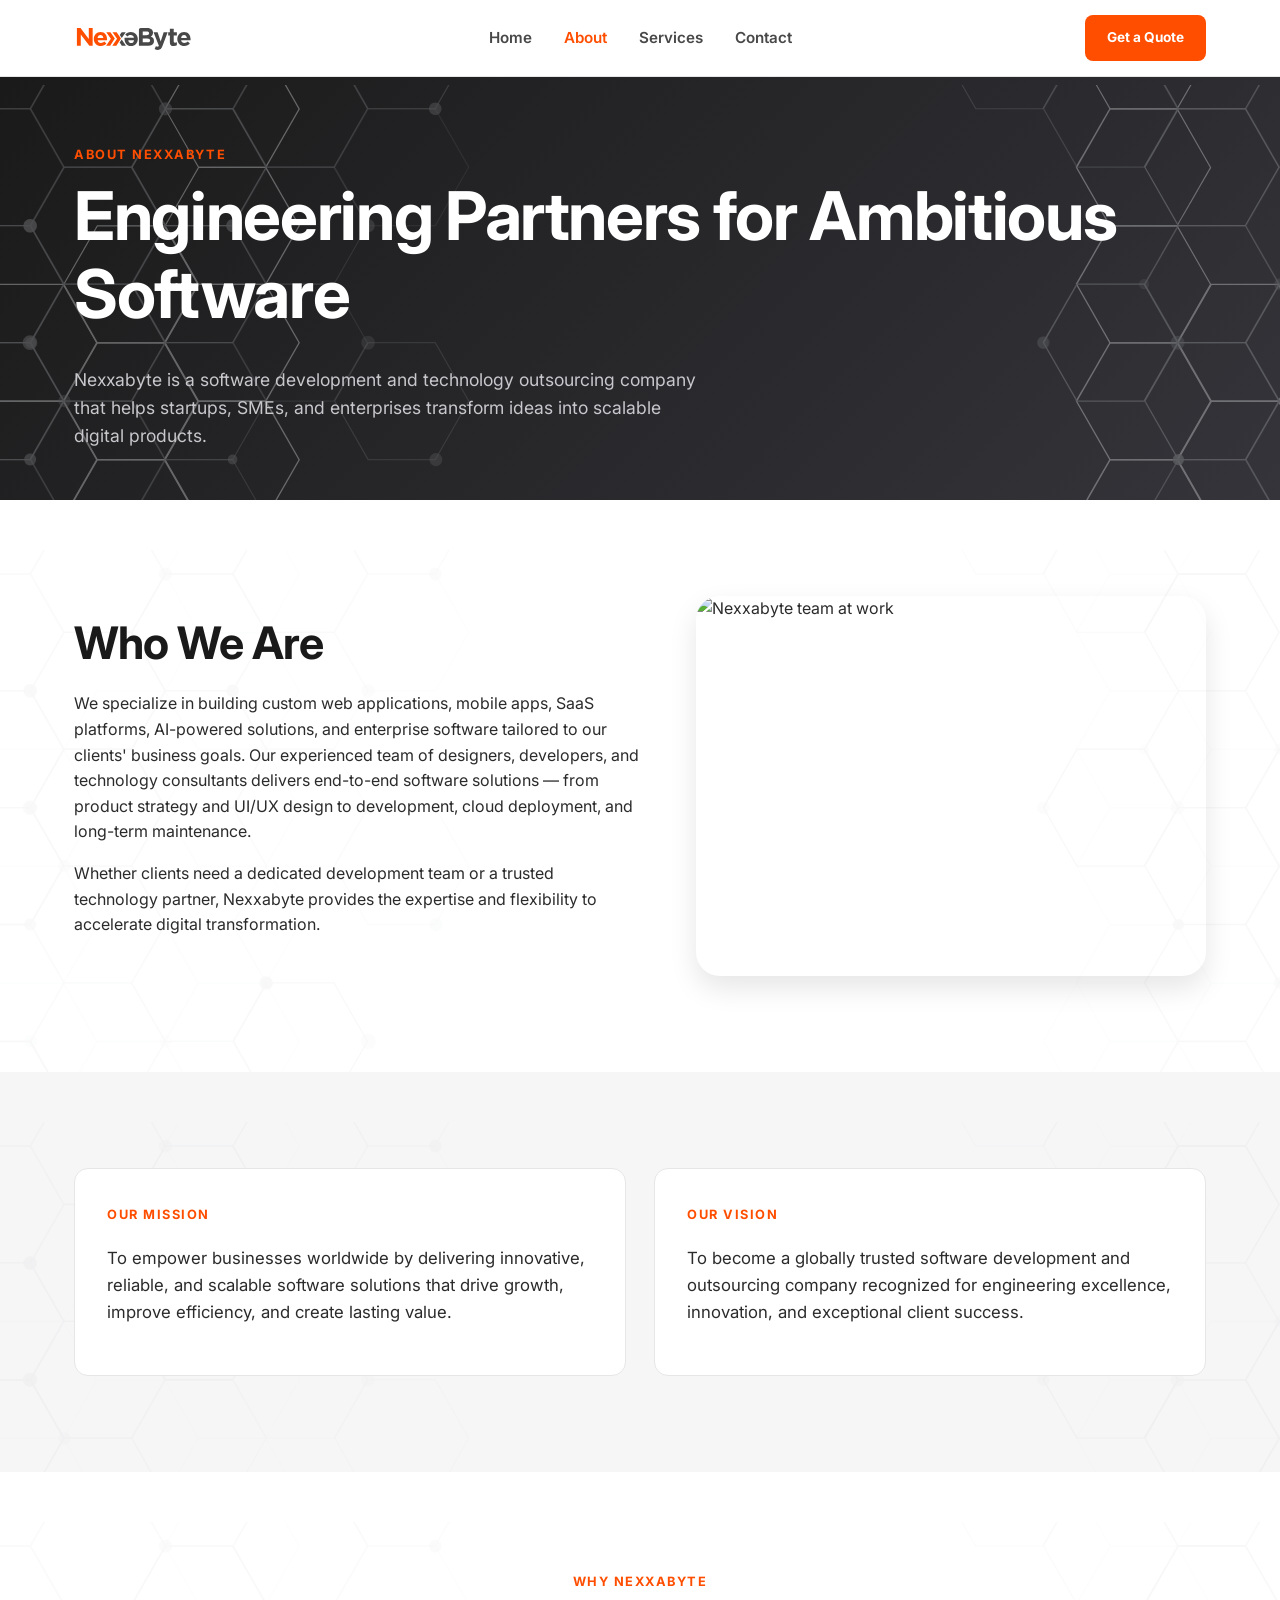
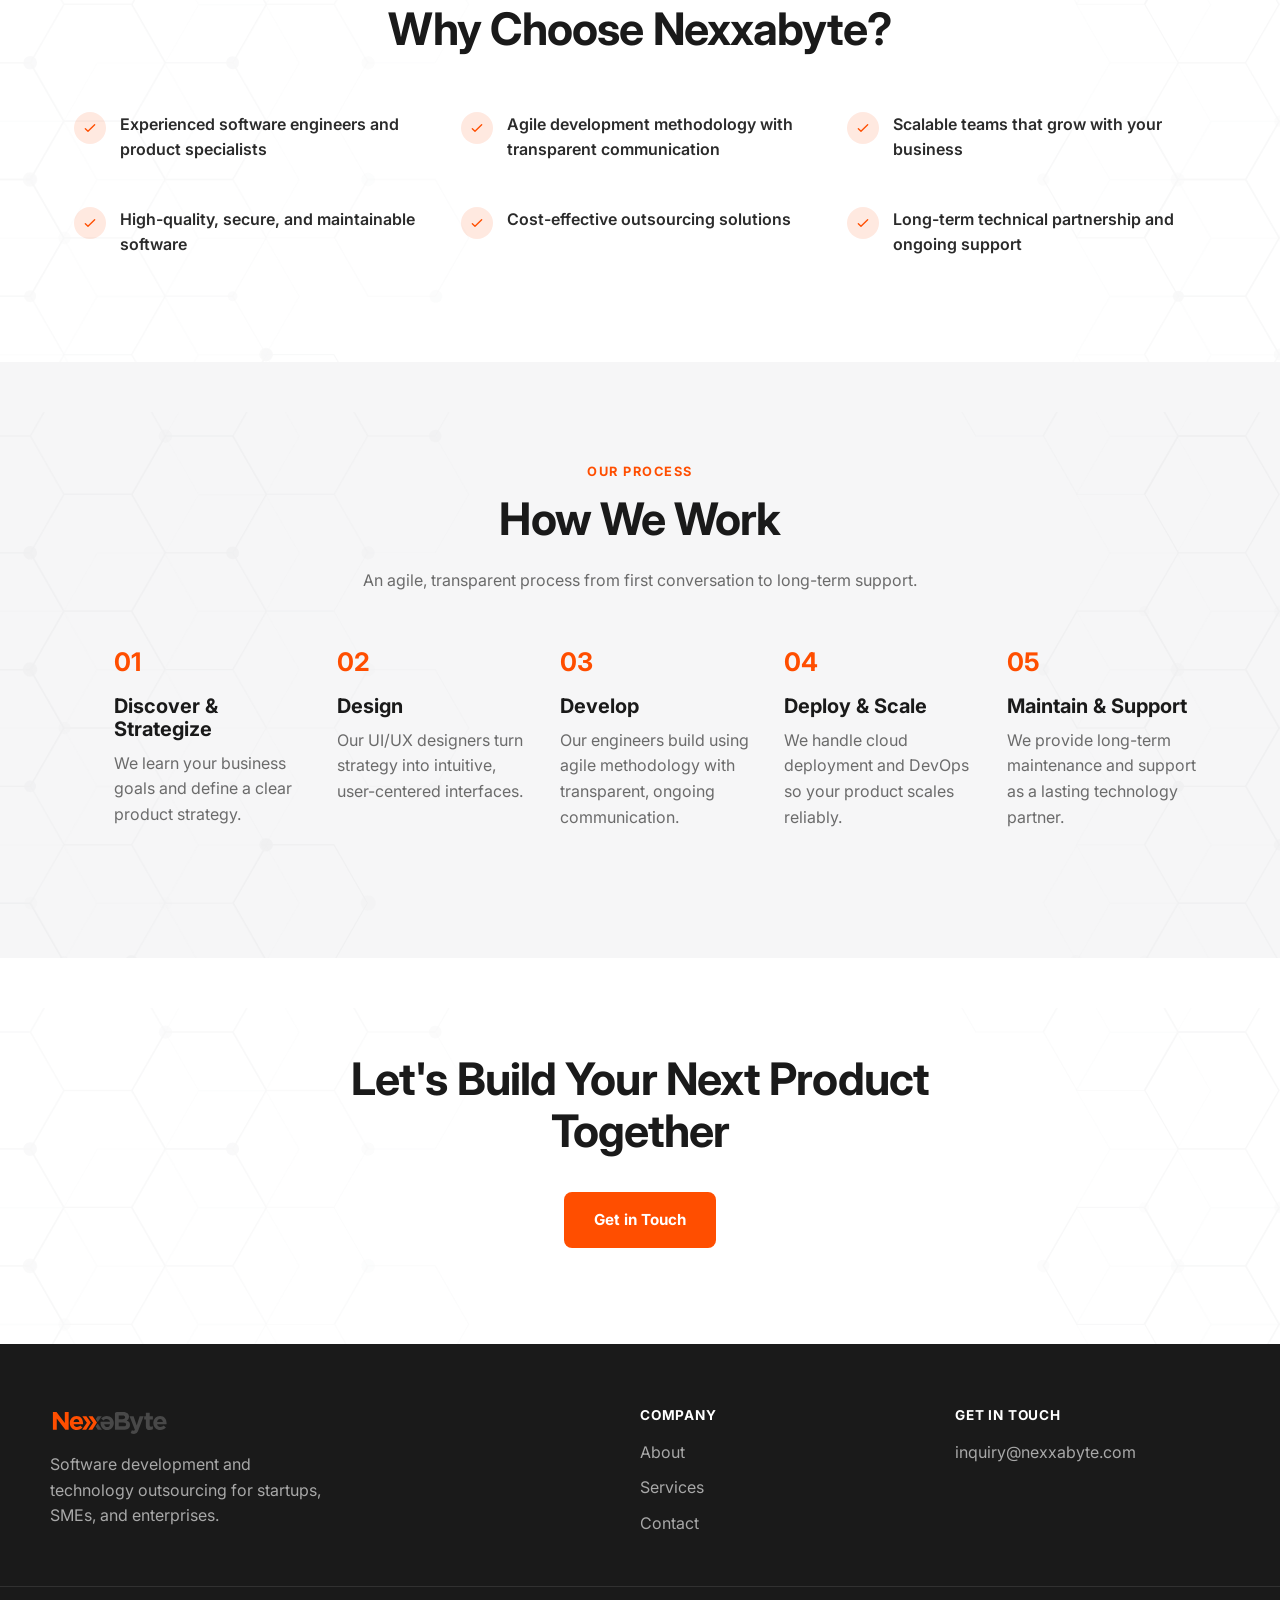
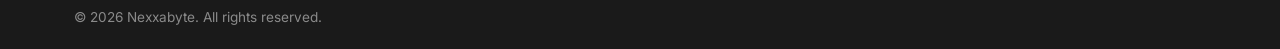
==== commit 5f2be1f5: "Center header nav and homepage hero, restore pattern parallax, switch headings to Inter - Header nav" ====
--- a/about.html
+++ b/about.html
@@ -8,7 +8,7 @@
   <link rel="icon" type="image/svg+xml" href="assets/images/logo.svg">
   <link rel="preconnect" href="https://fonts.googleapis.com">
   <link rel="preconnect" href="https://fonts.gstatic.com" crossorigin>
-  <link href="https://fonts.googleapis.com/css2?family=Inter:wght@400;500;600;700&family=Space+Grotesk:wght@500;600;700&display=swap" rel="stylesheet">
+  <link href="https://fonts.googleapis.com/css2?family=Inter:wght@400;500;600;700&display=swap" rel="stylesheet">
   <link rel="stylesheet" href="assets/css/variables.css">
   <link rel="stylesheet" href="assets/css/base.css">
   <link rel="stylesheet" href="assets/css/components.css">
--- a/assets/css/variables.css
+++ b/assets/css/variables.css
@@ -15,7 +15,7 @@
   --color-charcoal-light: #34343A;
 
   /* Typography */
-  --font-heading: 'Space Grotesk', sans-serif;
+  --font-heading: 'Inter', sans-serif;
   --font-body: 'Inter', sans-serif;
 
   /* Layout */
--- a/assets/css/components.css
+++ b/assets/css/components.css
@@ -14,11 +14,18 @@
   justify-content: space-between;
   height: 76px;
   gap: 24px;
+  position: relative;
 }
 
 .logo-mark {
   height: 28px;
   width: auto;
+}
+
+.main-nav {
+  position: absolute;
+  left: 50%;
+  transform: translateX(-50%);
 }
 
 .main-nav ul {
--- a/assets/css/pages.css
+++ b/assets/css/pages.css
@@ -5,11 +5,15 @@
 
 .hero-inner {
   max-width: 720px;
+  margin: 0 auto;
+  text-align: center;
 }
 
 .hero-lead {
   font-size: 1.1rem;
   max-width: 480px;
+  margin-left: auto;
+  margin-right: auto;
 }
 
 .hero-actions {
@@ -17,6 +21,7 @@
   gap: 16px;
   margin-top: 32px;
   flex-wrap: wrap;
+  justify-content: center;
 }
 
 /* Services preview */
--- a/assets/css/parallax.css
+++ b/assets/css/parallax.css
@@ -32,7 +32,7 @@
   z-index: 1;
 }
 
-/* Tiled diamond-pattern background layer, shared by dark heroes and light sections */
+/* Diamond-pattern background layer, shared by dark heroes and light sections */
 .parallax-hero::before,
 .section-shapes-host::before {
   content: '';
@@ -41,8 +41,9 @@
   z-index: 0;
   pointer-events: none;
   background-image: url('../images/pattern-diamonds.svg');
-  background-repeat: repeat;
-  background-size: 180px 90px;
+  background-repeat: no-repeat;
+  background-size: 1980px 990px;
+  background-position: -300px -35px;
   transform: translateY(var(--pattern-offset, 0));
 }
 
@@ -53,3 +54,10 @@
 .section-shapes-host::before {
   opacity: 0.08;
 }
+
+/* Dark sections (solid black background) need the same visible tier as
+   .parallax-hero — opacity here is about background luminance, not which
+   structural class the section happens to carry. */
+.section-dark.section-shapes-host::before {
+  opacity: 0.35;
+}
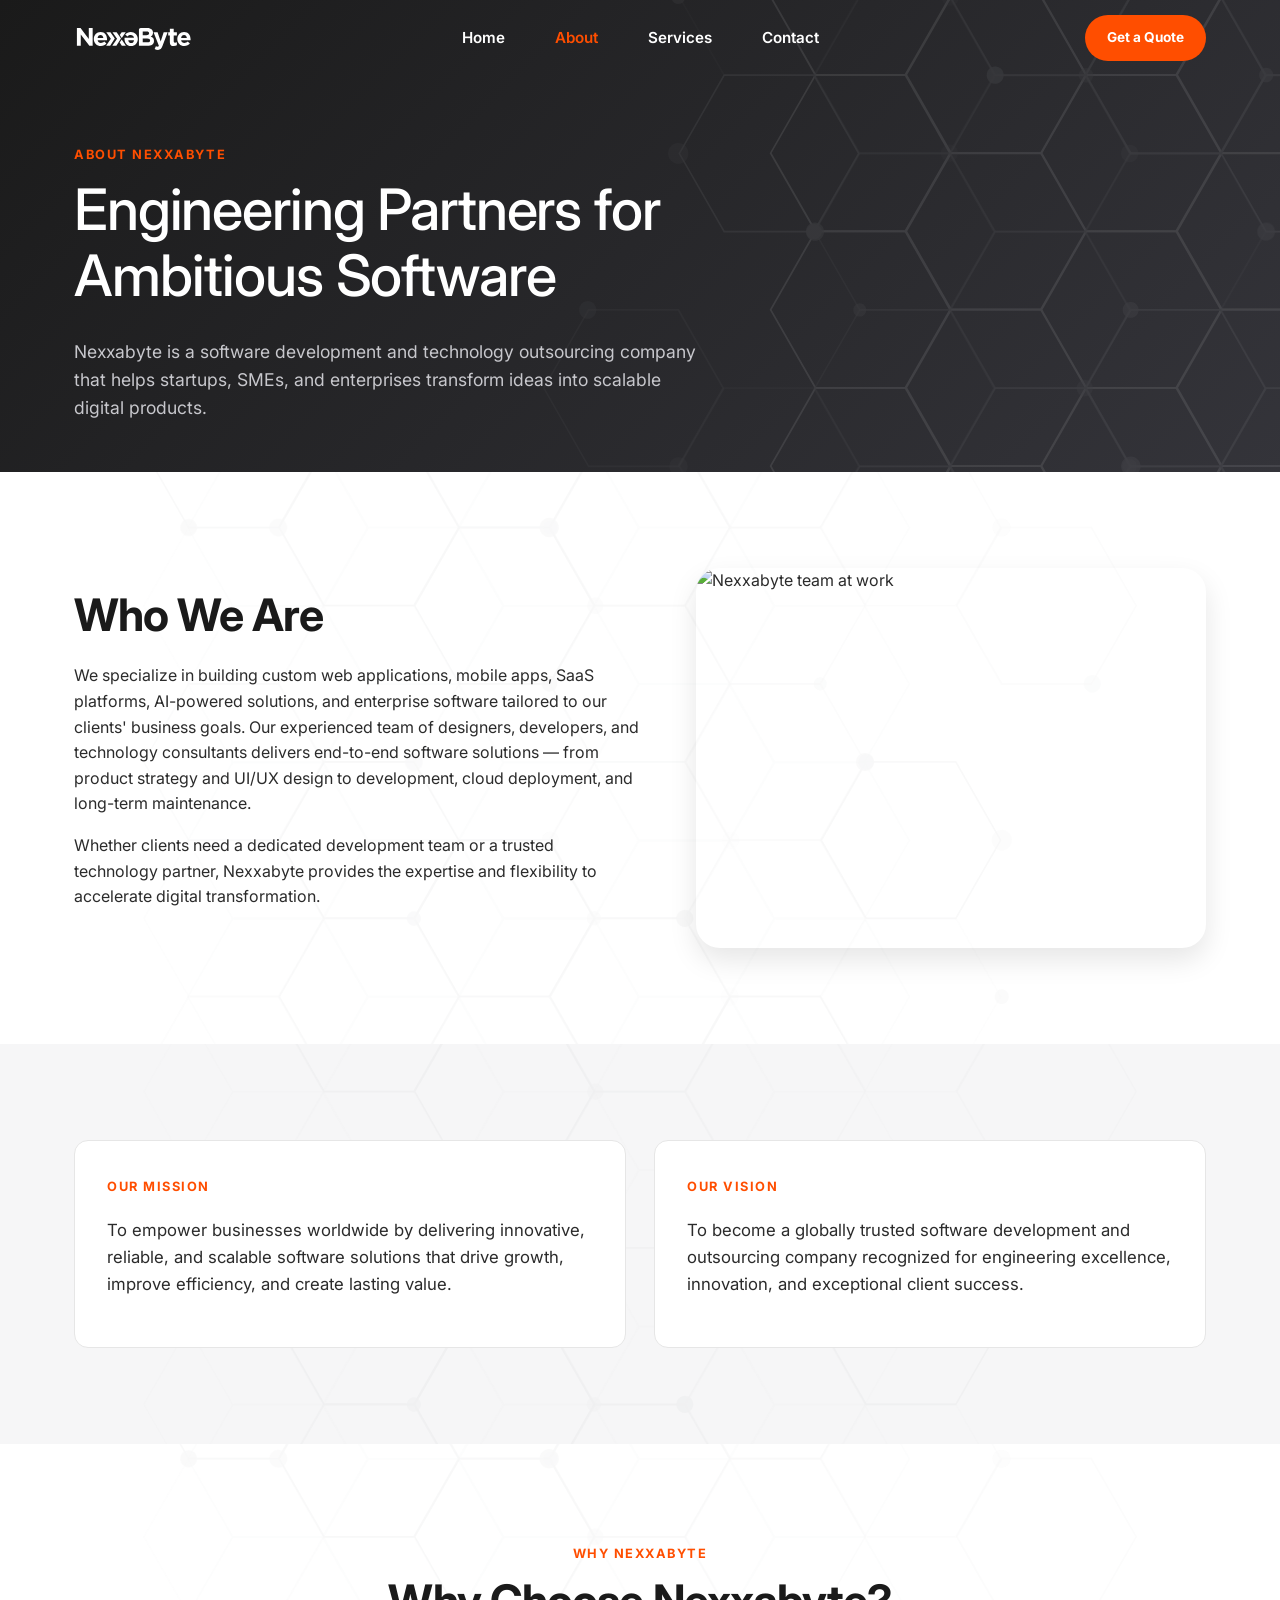
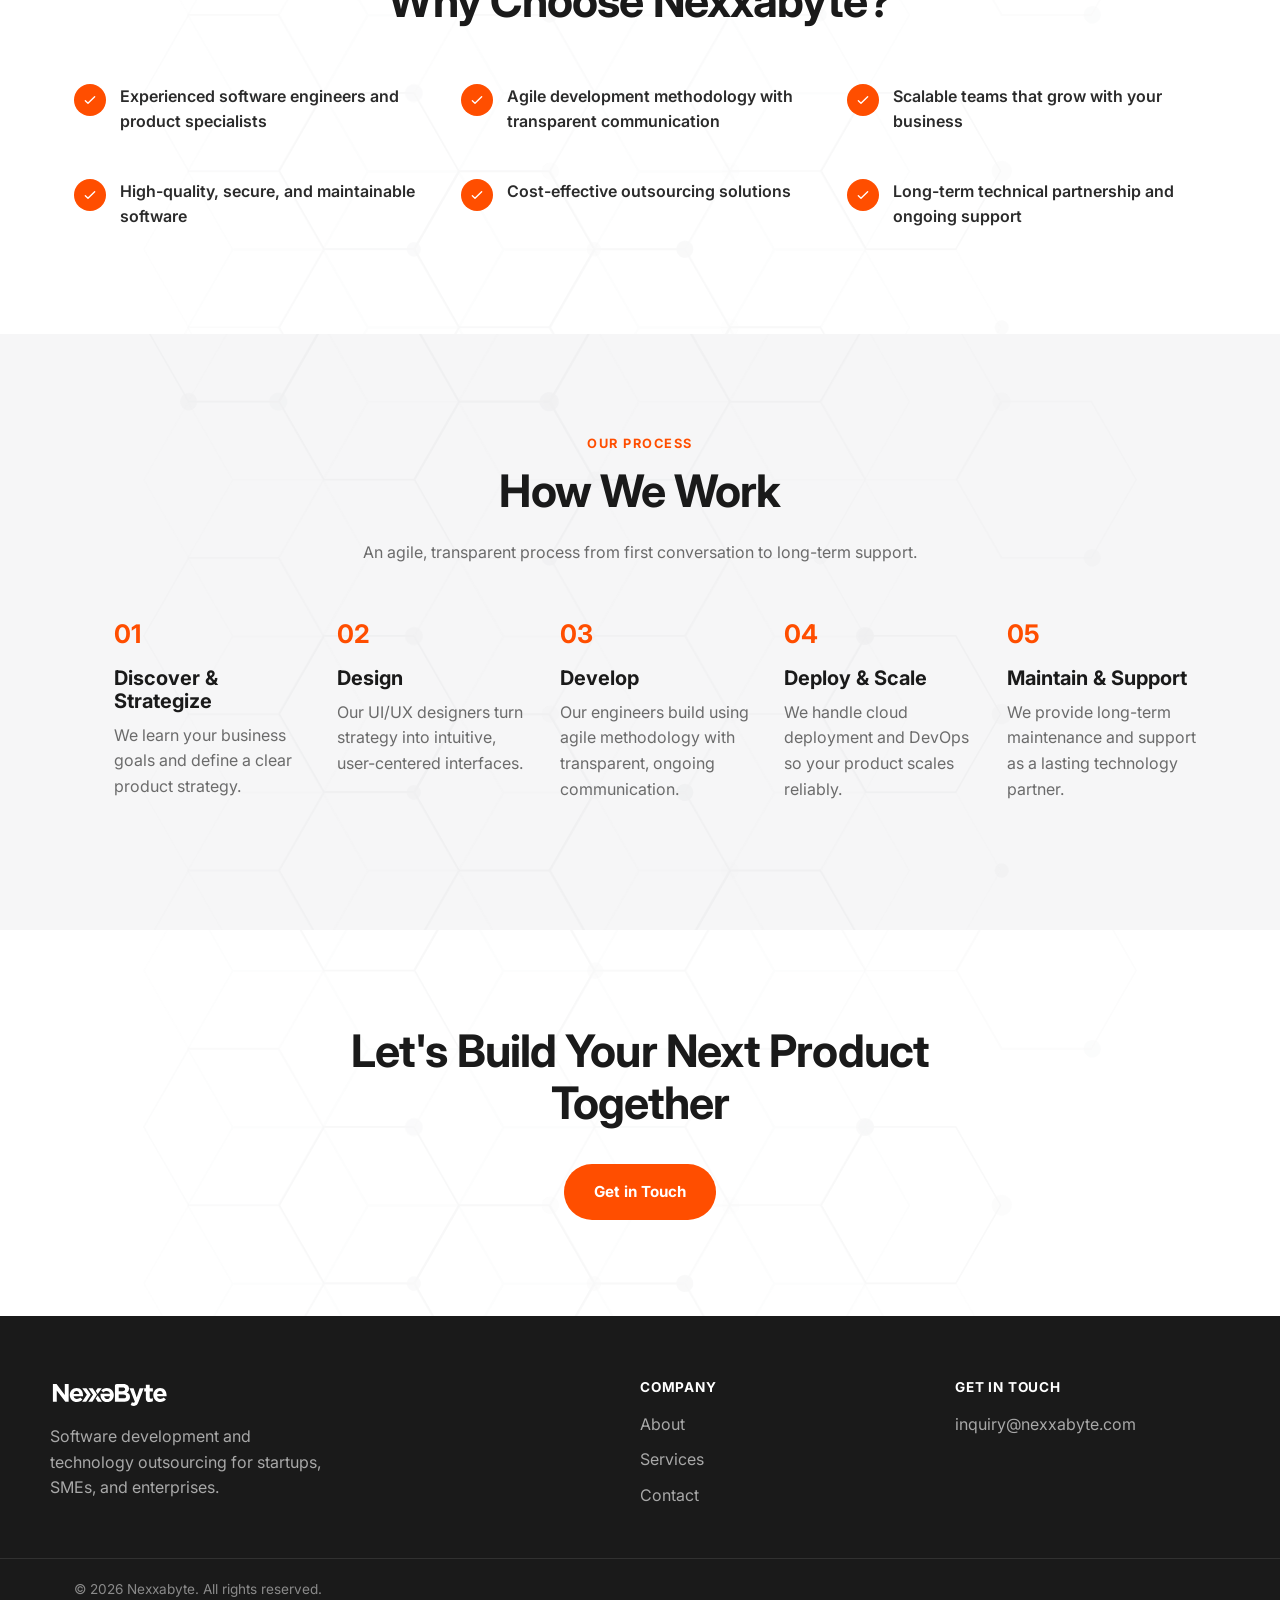
==== commit f148830f: "Switch heading font to Geist Pixel (via Google Fonts) Adds the Geist Pixel family to the existing In" ====
--- a/about.html
+++ b/about.html
@@ -8,7 +8,7 @@
   <link rel="icon" type="image/svg+xml" href="assets/images/logo.svg">
   <link rel="preconnect" href="https://fonts.googleapis.com">
   <link rel="preconnect" href="https://fonts.gstatic.com" crossorigin>
-  <link href="https://fonts.googleapis.com/css2?family=Inter:wght@400;500;600;700&display=swap" rel="stylesheet">
+  <link href="https://fonts.googleapis.com/css2?family=Inter:wght@400;500;600;700&family=Geist+Pixel&display=swap" rel="stylesheet">
   <link rel="stylesheet" href="assets/css/variables.css">
   <link rel="stylesheet" href="assets/css/base.css">
   <link rel="stylesheet" href="assets/css/components.css">
--- a/assets/css/variables.css
+++ b/assets/css/variables.css
@@ -15,7 +15,7 @@
   --color-charcoal-light: #34343A;
 
   /* Typography */
-  --font-heading: 'Inter', sans-serif;
+  --font-heading: 'Geist Pixel', 'Inter', sans-serif;
   --font-body: 'Inter', sans-serif;
 
   /* Layout */
--- a/assets/css/base.css
+++ b/assets/css/base.css
@@ -98,10 +98,21 @@
 .reveal {
   opacity: 0;
   transform: translateY(24px);
-  transition: opacity 600ms ease, transform 600ms ease;
+  transition: opacity 700ms cubic-bezier(0.34, 1.56, 0.64, 1),
+              transform 700ms cubic-bezier(0.34, 1.56, 0.64, 1);
 }
 
 .reveal.is-visible {
   opacity: 1;
   transform: translateY(0);
 }
+
+/* Staggered entrance for grouped cards/items within a grid — each sibling
+   fires slightly after the last, capped at 6 columns since no grid on this
+   site has more. */
+.grid-3 > .reveal:nth-child(1) { transition-delay: 0ms; }
+.grid-3 > .reveal:nth-child(2) { transition-delay: 80ms; }
+.grid-3 > .reveal:nth-child(3) { transition-delay: 160ms; }
+.grid-3 > .reveal:nth-child(4) { transition-delay: 240ms; }
+.grid-3 > .reveal:nth-child(5) { transition-delay: 320ms; }
+.grid-3 > .reveal:nth-child(6) { transition-delay: 400ms; }
--- a/assets/css/components.css
+++ b/assets/css/components.css
@@ -3,9 +3,16 @@
   position: sticky;
   top: 0;
   z-index: 100;
+  background: transparent;
+  backdrop-filter: none;
+  border-bottom: 1px solid transparent;
+  transition: background 200ms ease, backdrop-filter 200ms ease, border-color 200ms ease;
+}
+
+.site-header.is-scrolled {
   background: rgba(255, 255, 255, 0.92);
   backdrop-filter: blur(8px);
-  border-bottom: 1px solid var(--color-border);
+  border-bottom-color: var(--color-border);
 }
 
 .header-inner {
@@ -20,6 +27,12 @@
 .logo-mark {
   height: 28px;
   width: auto;
+  filter: brightness(0) invert(1);
+  transition: filter 200ms ease;
+}
+
+.site-header.is-scrolled .logo-mark {
+  filter: none;
 }
 
 .main-nav {
@@ -30,7 +43,7 @@
 
 .main-nav ul {
   display: flex;
-  gap: 32px;
+  gap: 50px;
 }
 
 .main-nav a {
@@ -38,6 +51,17 @@
   font-size: 0.95rem;
   color: var(--color-dark);
   padding: 4px 0;
+  transition: color 200ms ease;
+}
+
+/* The transparent-header effect only applies at desktop widths, where nav
+   links sit directly in the header row over the hero. Below 861px the
+   links move into an always-white dropdown panel (see the mobile nav
+   rules further down), so they must stay dark regardless of scroll. */
+@media (min-width: 861px) {
+  .site-header:not(.is-scrolled) .main-nav a:not(.active):not(:hover) {
+    color: #fff;
+  }
 }
 
 .main-nav a.active,
@@ -80,6 +104,7 @@
     top: 76px;
     left: 0;
     right: 0;
+    transform: none;
     background: #fff;
     border-bottom: 1px solid var(--color-border);
     max-height: 0;
@@ -118,7 +143,7 @@
   justify-content: center;
   gap: 8px;
   padding: 14px 28px;
-  border-radius: var(--radius-sm);
+  border-radius: 999px;
   font-weight: 700;
   font-size: 0.95rem;
   border: 2px solid transparent;
@@ -183,8 +208,8 @@
   width: 48px;
   height: 48px;
   border-radius: var(--radius-sm);
-  background: rgba(255, 78, 0, 0.1);
-  color: var(--color-primary);
+  background: var(--color-primary);
+  color: #fff;
   display: flex;
   align-items: center;
   justify-content: center;
--- a/assets/css/pages.css
+++ b/assets/css/pages.css
@@ -24,6 +24,10 @@
   justify-content: center;
 }
 
+.hero-actions .btn {
+  min-width: 236px;
+}
+
 /* Services preview */
 .services-preview-cta {
   text-align: center;
@@ -43,8 +47,8 @@
   width: 32px;
   height: 32px;
   border-radius: 50%;
-  background: rgba(255, 78, 0, 0.12);
-  color: var(--color-primary);
+  background: var(--color-primary);
+  color: #fff;
   display: flex;
   align-items: center;
   justify-content: center;
@@ -62,7 +66,7 @@
 
 /* Mission teaser band */
 .mission-teaser {
-  max-width: 720px;
+  max-width: 960px;
   text-align: center;
   margin: 0 auto;
 }
@@ -76,7 +80,7 @@
 /* CTA banner */
 .cta-banner-inner {
   text-align: center;
-  max-width: 640px;
+  max-width: 745px;
   margin: 0 auto;
 }
 
@@ -86,7 +90,14 @@
 
 /* Page hero (About/Services/Contact) */
 .page-hero {
-  padding: 64px 0 32px;
+  margin-top: -77px;
+  padding: 141px 0 32px;
+}
+
+.page-hero h1 {
+  font-weight: 500;
+  font-size: clamp(1.975rem, 5vw + 0.375rem, 3.575rem);
+  max-width: 660px;
 }
 
 .lead-wide {
@@ -178,3 +189,7 @@
 @media (max-width: 860px) {
   .contact-grid { grid-template-columns: 1fr; }
 }
+
+#services-preview .section-head {
+  max-width: 800px;
+}
--- a/assets/css/parallax.css
+++ b/assets/css/parallax.css
@@ -32,7 +32,8 @@
   z-index: 1;
 }
 
-/* Diamond-pattern background layer, shared by dark heroes and light sections */
+/* Hex-grid pattern layer, shared by dark heroes and light sections. Static
+   tiled texture — no continuous animation. */
 .parallax-hero::before,
 .section-shapes-host::before {
   content: '';
@@ -40,15 +41,29 @@
   inset: 0;
   z-index: 0;
   pointer-events: none;
-  background-image: url('../images/pattern-diamonds.svg');
+  background-image: url('../images/pattern.svg');
   background-repeat: no-repeat;
-  background-size: 1980px 990px;
-  background-position: -300px -35px;
-  transform: translateY(var(--pattern-offset, 0));
+  background-position: center;
+  background-size: cover;
 }
 
 .parallax-hero::before {
-  opacity: 0.35;
+  display: none;
+}
+
+/* Mirrored copy of the same pattern, flipped, right side only. */
+.parallax-hero::after {
+  content: '';
+  position: absolute;
+  inset: 0;
+  z-index: 0;
+  pointer-events: none;
+  background-image: url('../images/pattern.svg');
+  background-repeat: no-repeat;
+  background-position: calc(50% - 400px) center;
+  background-size: cover;
+  opacity: 0.1;
+  transform: scaleX(-1) scaleY(-1);
 }
 
 .section-shapes-host::before {
@@ -59,5 +74,22 @@
    .parallax-hero — opacity here is about background luminance, not which
    structural class the section happens to carry. */
 .section-dark.section-shapes-host::before {
-  opacity: 0.35;
+  opacity: 0.1;
+  background-position: calc(50% - 700px) center;
 }
+
+/* Mirrored copy of the same pattern, flipped to balance the right side
+   since the left-shifted copy above leaves it empty. */
+.section-dark.section-shapes-host::after {
+  content: '';
+  position: absolute;
+  inset: 0;
+  z-index: 0;
+  pointer-events: none;
+  background-image: url('../images/pattern.svg');
+  background-repeat: no-repeat;
+  background-position: calc(50% - 700px) center;
+  background-size: cover;
+  opacity: 0.1;
+  transform: scaleX(-1) scaleY(-1);
+}
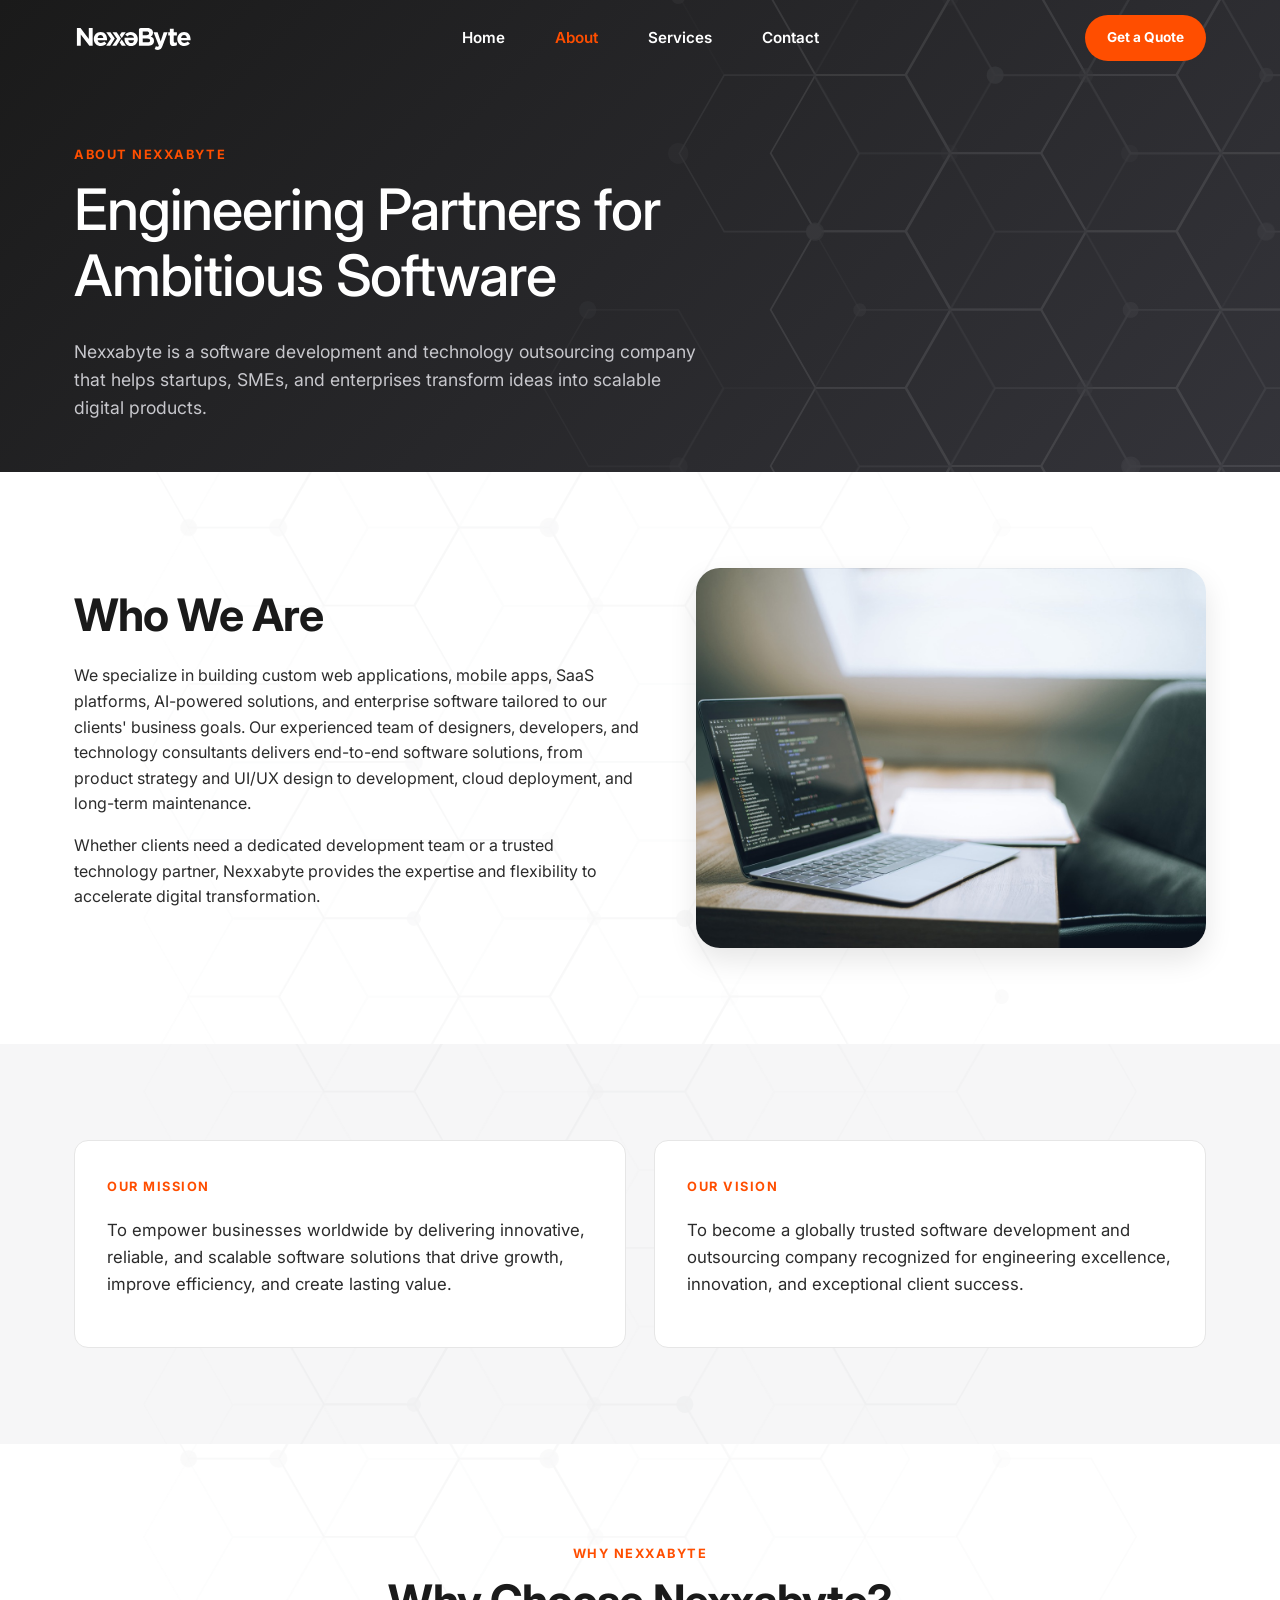
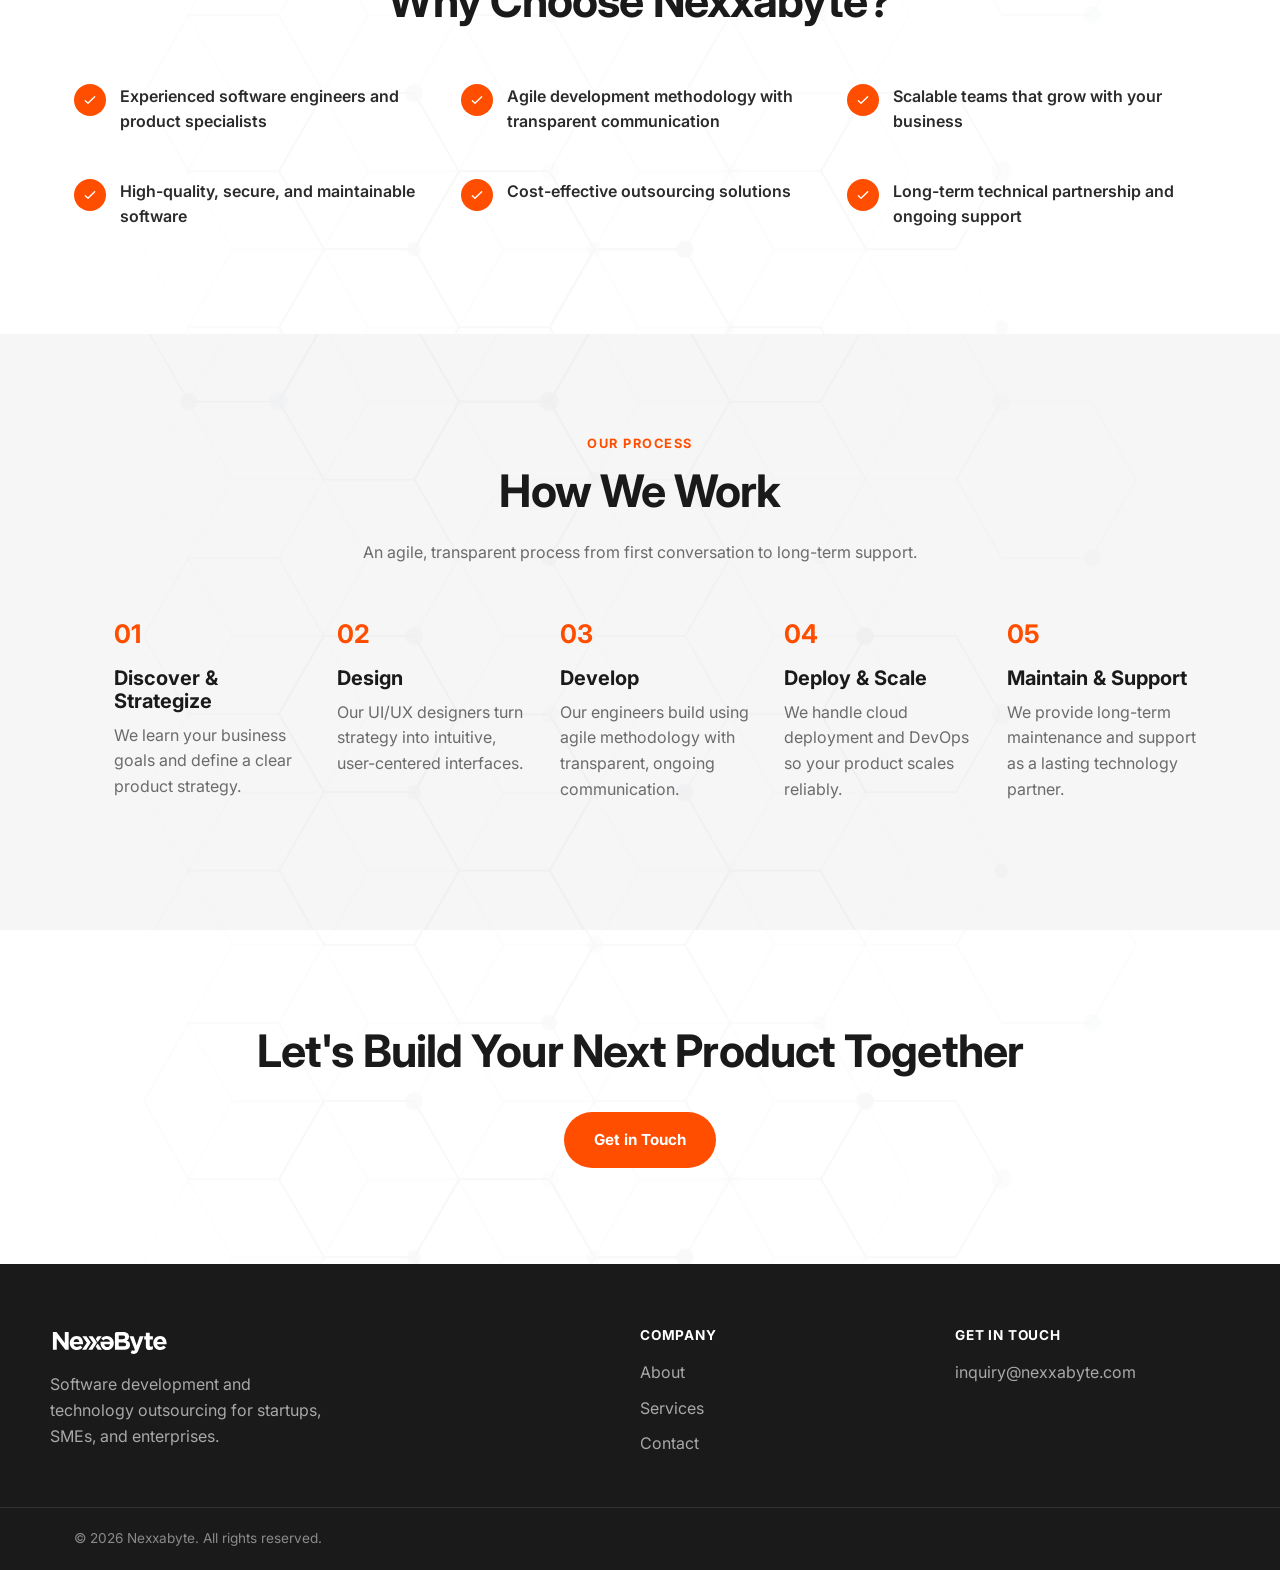
==== commit f318c917: "Replace about page photo, remove remaining em dashes, misc form/CTA fixes - Swapped about.html's pla" ====
--- a/about.html
+++ b/about.html
@@ -3,7 +3,7 @@
 <head>
   <meta charset="UTF-8">
   <meta name="viewport" content="width=device-width, initial-scale=1.0">
-  <title>About Nexxabyte — Our Mission, Vision &amp; Process</title>
+  <title>About Nexxabyte | Our Mission, Vision &amp; Process</title>
   <meta name="description" content="Nexxabyte is a software development and technology outsourcing company helping startups, SMEs, and enterprises transform ideas into scalable digital products.">
   <link rel="icon" type="image/svg+xml" href="assets/images/logo.svg">
   <link rel="preconnect" href="https://fonts.googleapis.com">
@@ -49,11 +49,11 @@
       <div class="container about-intro">
         <div class="reveal">
           <h2>Who We Are</h2>
-          <p>We specialize in building custom web applications, mobile apps, SaaS platforms, AI-powered solutions, and enterprise software tailored to our clients' business goals. Our experienced team of designers, developers, and technology consultants delivers end-to-end software solutions — from product strategy and UI/UX design to development, cloud deployment, and long-term maintenance.</p>
+          <p>We specialize in building custom web applications, mobile apps, SaaS platforms, AI-powered solutions, and enterprise software tailored to our clients' business goals. Our experienced team of designers, developers, and technology consultants delivers end-to-end software solutions, from product strategy and UI/UX design to development, cloud deployment, and long-term maintenance.</p>
           <p>Whether clients need a dedicated development team or a trusted technology partner, Nexxabyte provides the expertise and flexibility to accelerate digital transformation.</p>
         </div>
         <div class="reveal">
-          <img src="https://picsum.photos/id/1011/700/560" alt="Nexxabyte team at work" class="rounded-photo">
+          <img src="assets/images/photo.jpg" alt="Nexxabyte team at work" class="rounded-photo">
         </div>
       </div>
     </section>
--- a/assets/css/components.css
+++ b/assets/css/components.css
@@ -318,6 +318,10 @@
   border-color: var(--color-primary);
 }
 
+select.form-control {
+  padding-right: 21px;
+}
+
 .form-error {
   color: var(--color-primary);
   font-size: 0.85rem;
--- a/assets/css/pages.css
+++ b/assets/css/pages.css
@@ -80,7 +80,7 @@
 /* CTA banner */
 .cta-banner-inner {
   text-align: center;
-  max-width: 745px;
+  max-width: 860px;
   margin: 0 auto;
 }
 
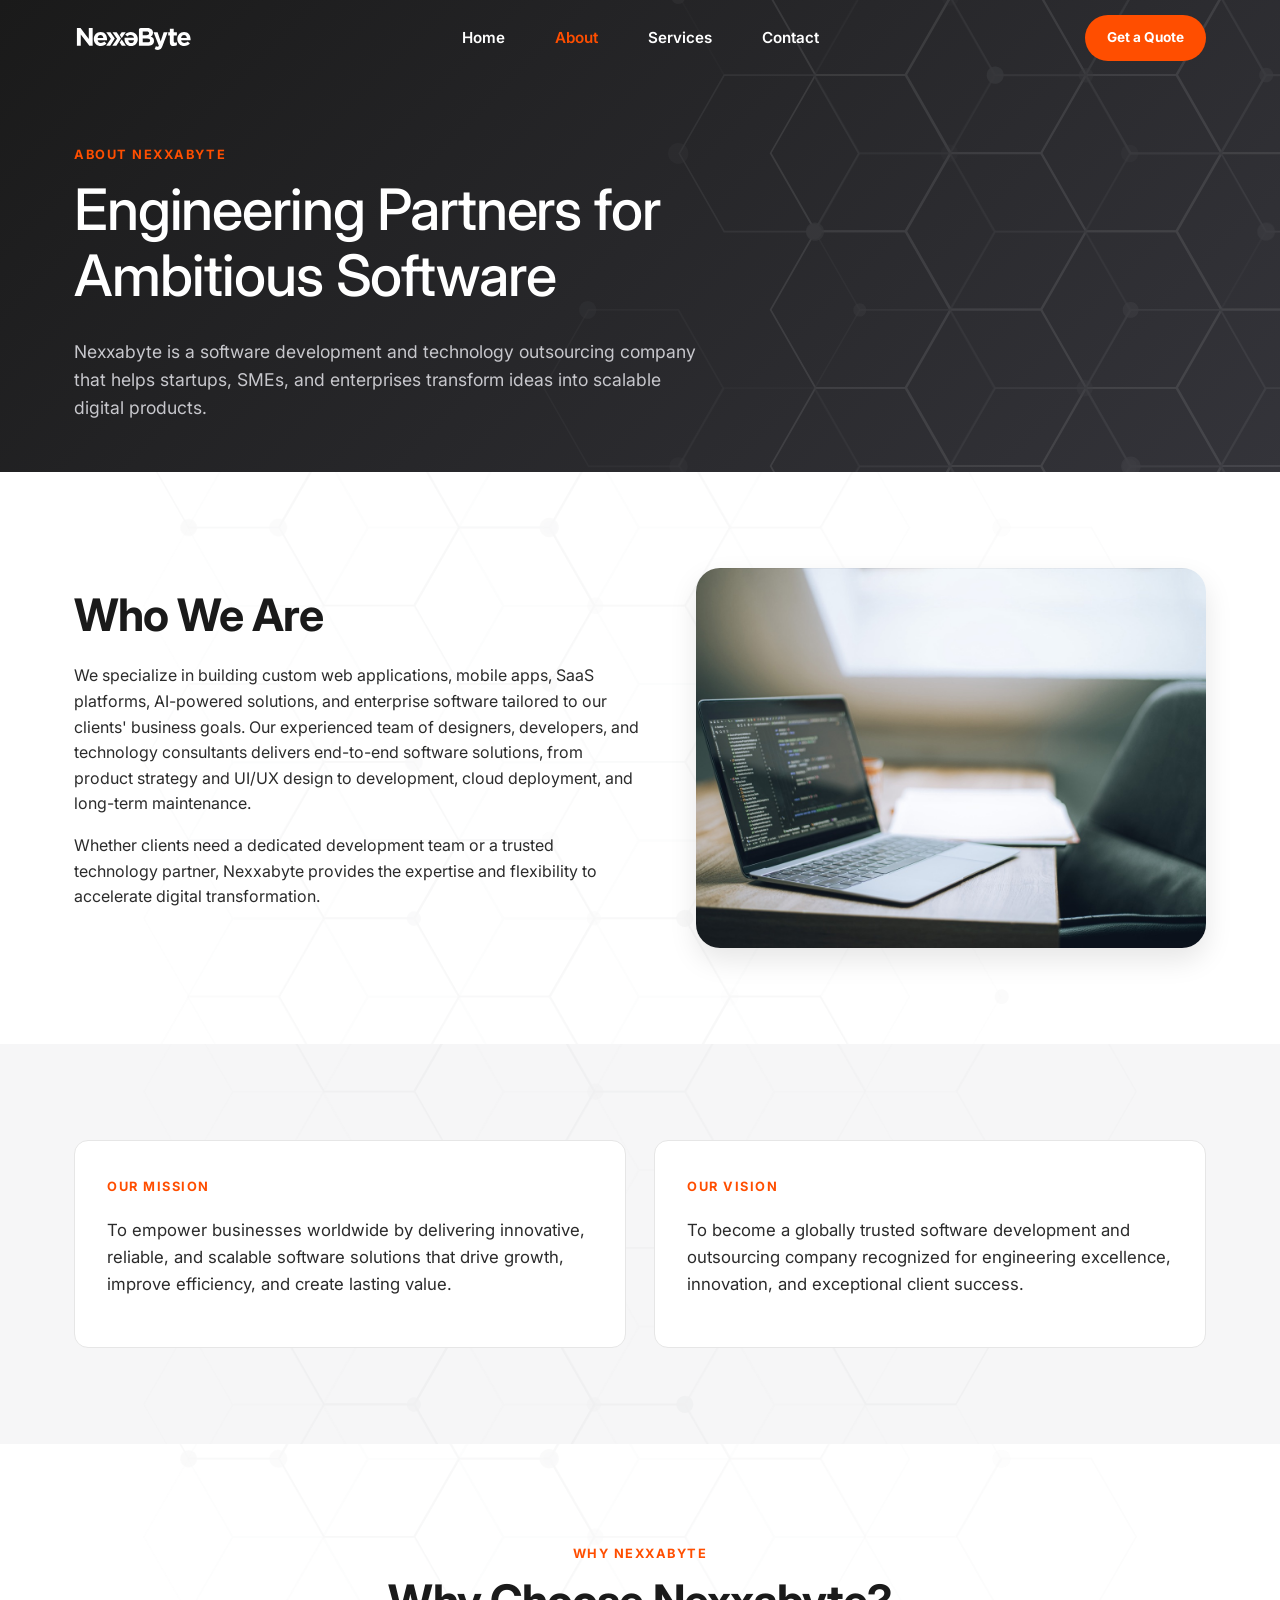
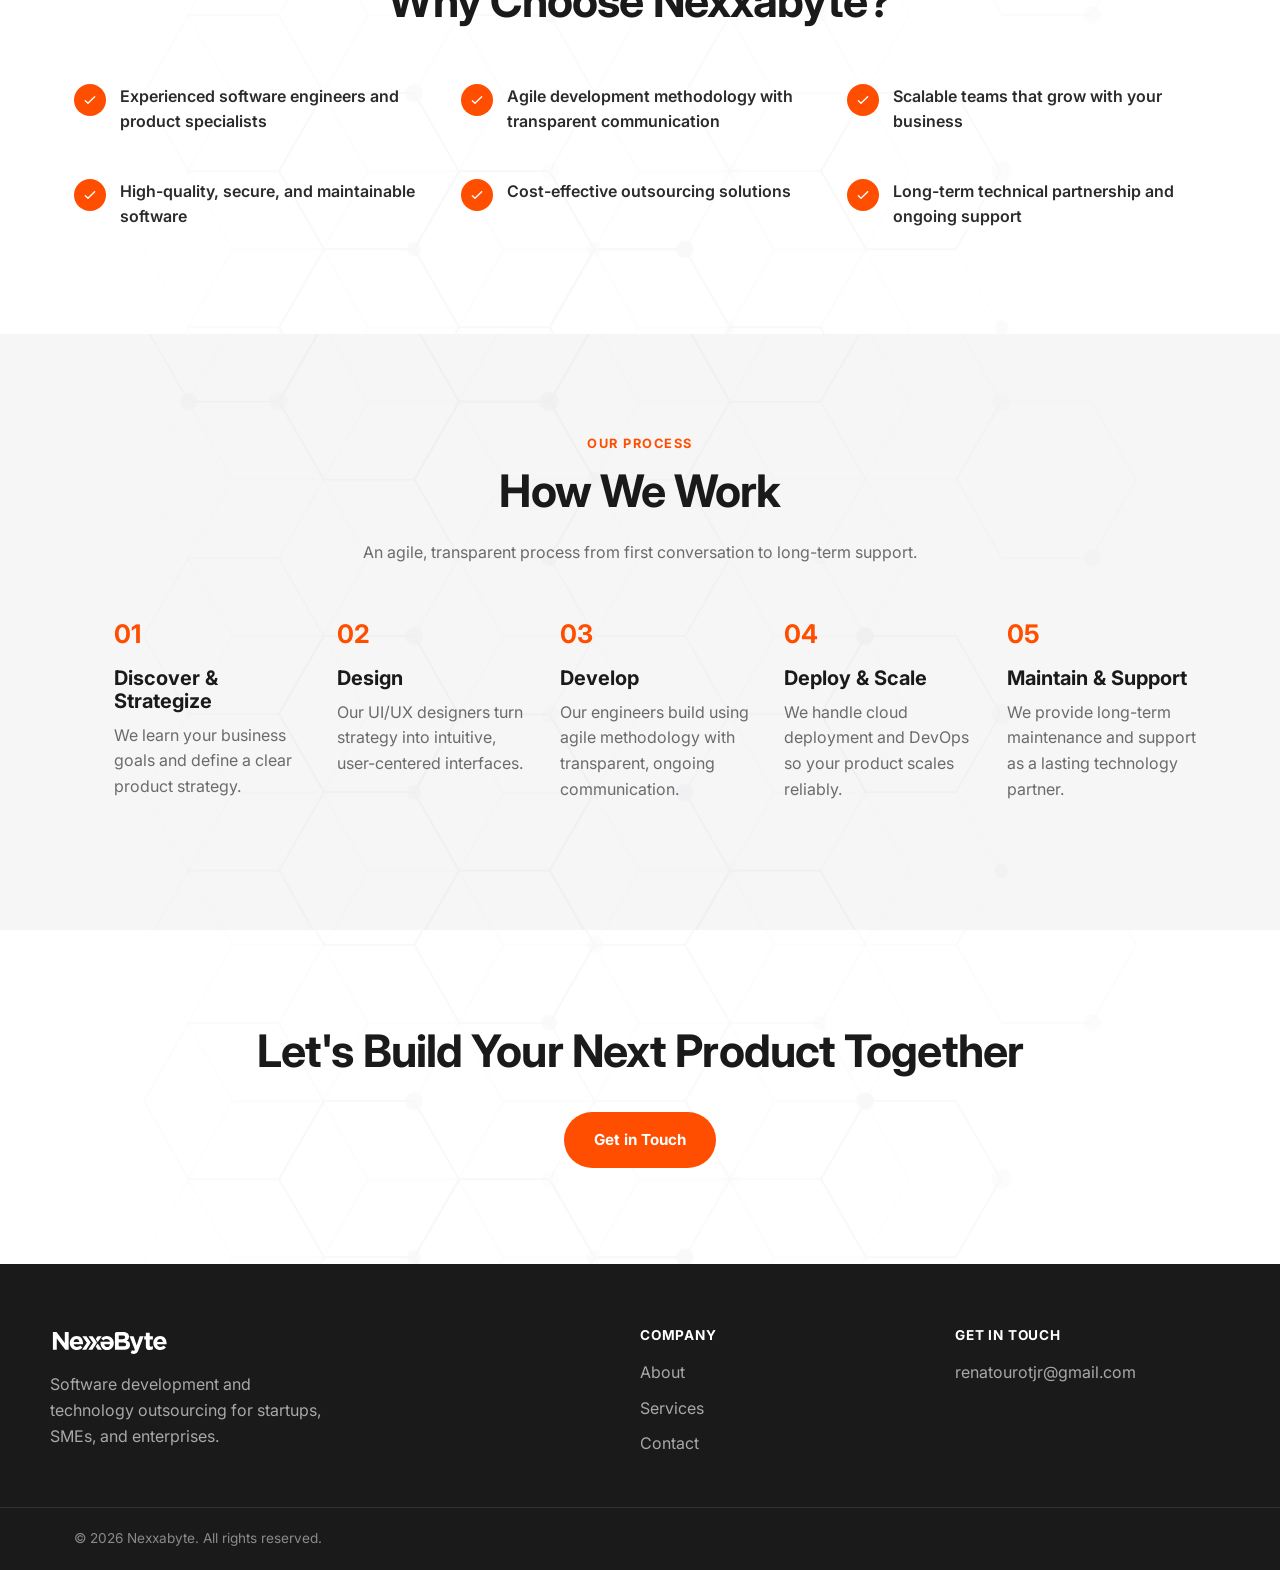
==== commit 6b529632: "Point contact mailto links to personal Gmail" ====
--- a/about.html
+++ b/about.html
@@ -5,7 +5,7 @@
   <meta name="viewport" content="width=device-width, initial-scale=1.0">
   <title>About Nexxabyte | Our Mission, Vision &amp; Process</title>
   <meta name="description" content="Nexxabyte is a software development and technology outsourcing company helping startups, SMEs, and enterprises transform ideas into scalable digital products.">
-  <link rel="icon" type="image/svg+xml" href="assets/images/logo.svg">
+  <link rel="icon" type="image/svg+xml" href="assets/images/favicon.svg">
   <link rel="preconnect" href="https://fonts.googleapis.com">
   <link rel="preconnect" href="https://fonts.gstatic.com" crossorigin>
   <link href="https://fonts.googleapis.com/css2?family=Inter:wght@400;500;600;700&family=Geist+Pixel&display=swap" rel="stylesheet">
@@ -150,7 +150,7 @@
       <div class="footer-col">
         <h4>Get in Touch</h4>
         <ul>
-          <li><a href="mailto:inquiry@nexxabyte.com">inquiry@nexxabyte.com</a></li>
+          <li><a href="mailto:renatourotjr@gmail.com">renatourotjr@gmail.com</a></li>
         </ul>
       </div>
     </div>
--- a/assets/css/components.css
+++ b/assets/css/components.css
@@ -207,7 +207,7 @@
 .card-icon {
   width: 48px;
   height: 48px;
-  border-radius: var(--radius-sm);
+  border-radius: 50%;
   background: var(--color-primary);
   color: #fff;
   display: flex;
@@ -287,6 +287,22 @@
 @media (max-width: 768px) {
   .footer-inner {
     grid-template-columns: 1fr;
+    text-align: center;
+  }
+
+  .footer-brand {
+    display: flex;
+    flex-direction: column;
+    align-items: center;
+  }
+
+  .footer-brand p {
+    margin-left: auto;
+    margin-right: auto;
+  }
+
+  .footer-bottom {
+    text-align: center;
   }
 }
 
@@ -319,7 +335,7 @@
 }
 
 select.form-control {
-  padding-right: 21px;
+  padding-right: 31px;
 }
 
 .form-error {
--- a/assets/css/pages.css
+++ b/assets/css/pages.css
@@ -190,6 +190,10 @@
   .contact-grid { grid-template-columns: 1fr; }
 }
 
+#services-preview {
+  background: var(--color-bg);
+}
+
 #services-preview .section-head {
   max-width: 800px;
 }
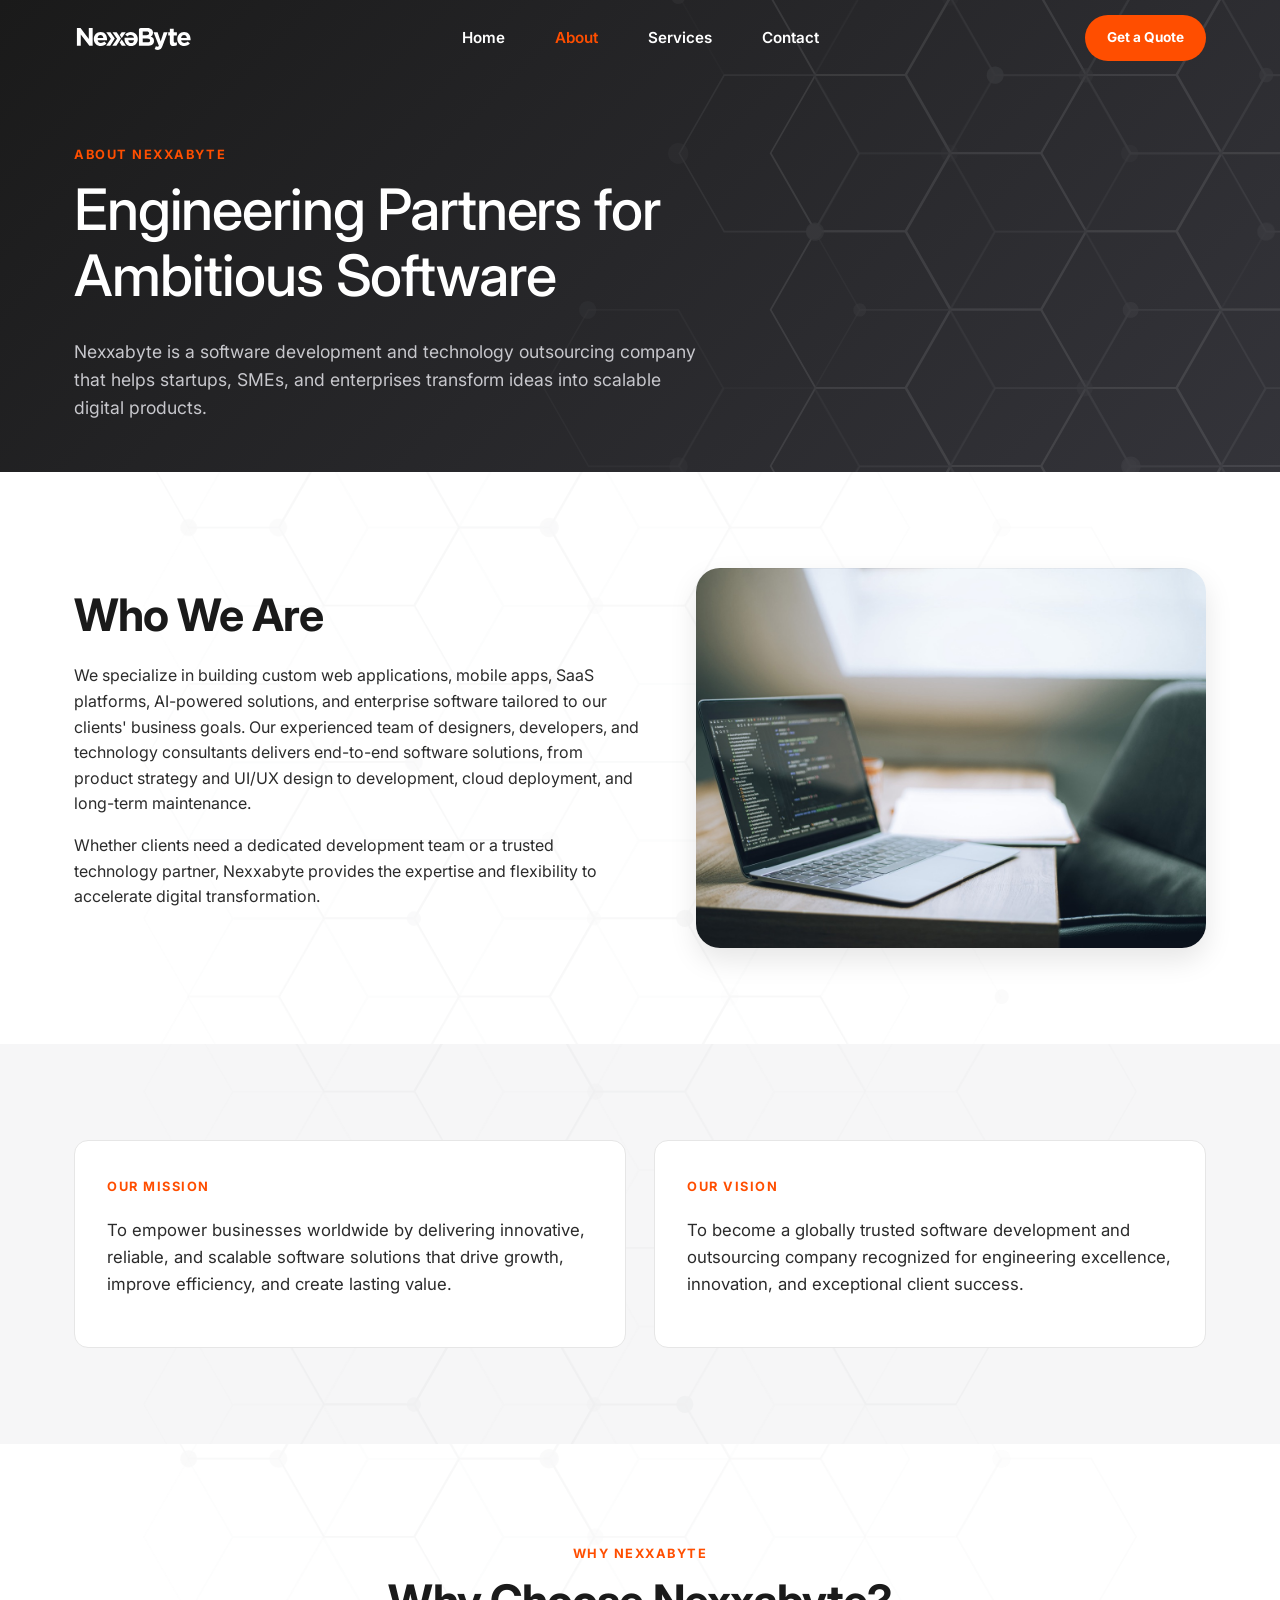
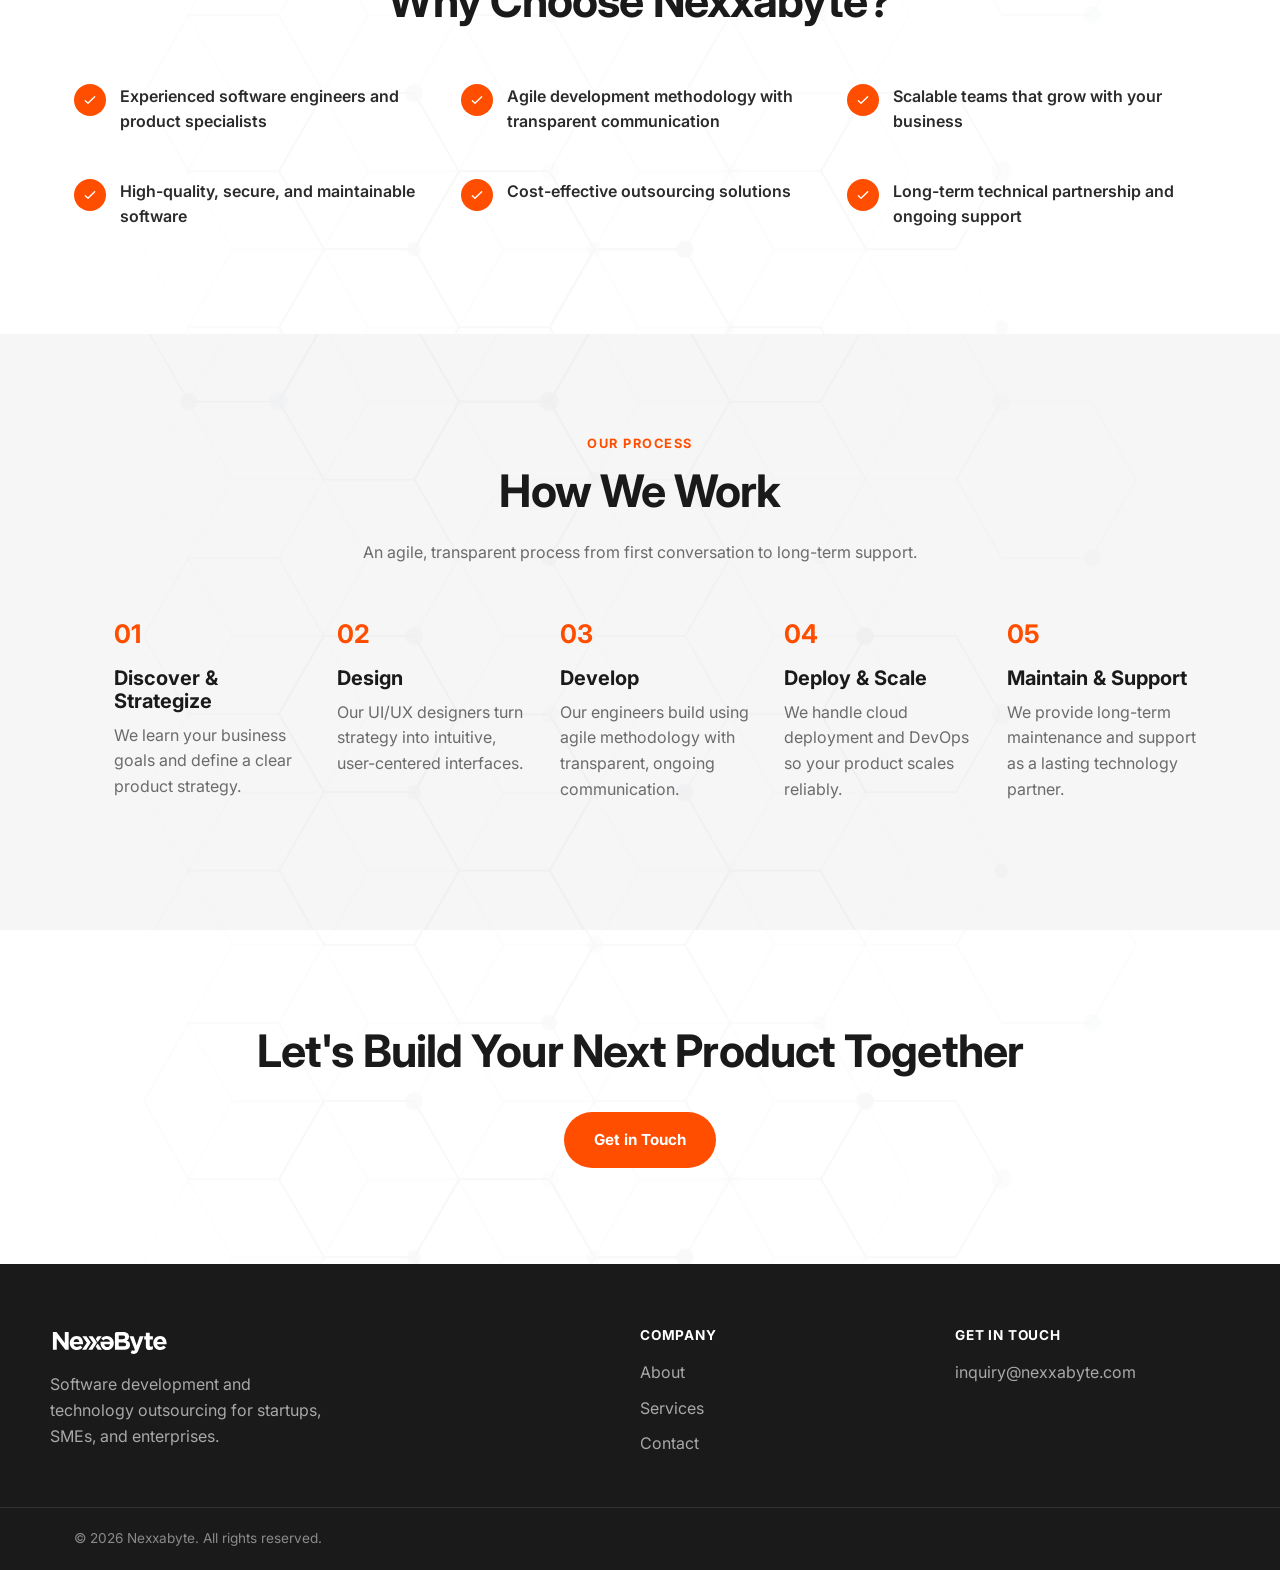
==== commit 273e1345: "Revert contact mailto links back to inquiry@nexxabyte.com" ====
--- a/about.html
+++ b/about.html
@@ -150,7 +150,7 @@
       <div class="footer-col">
         <h4>Get in Touch</h4>
         <ul>
-          <li><a href="mailto:renatourotjr@gmail.com">renatourotjr@gmail.com</a></li>
+          <li><a href="mailto:inquiry@nexxabyte.com">inquiry@nexxabyte.com</a></li>
         </ul>
       </div>
     </div>
--- a/assets/css/pages.css
+++ b/assets/css/pages.css
@@ -197,3 +197,59 @@
 #services-preview .section-head {
   max-width: 800px;
 }
+
+/* Featured projects */
+#featured-projects {
+  background: var(--color-bg-alt);
+}
+
+#featured-projects .section-head {
+  max-width: 700px;
+}
+
+.project-card {
+  background: #fff;
+  border: 1px solid var(--color-border);
+  overflow: hidden;
+  transition: transform var(--transition), box-shadow var(--transition);
+}
+
+.project-card:hover {
+  transform: translateY(-4px);
+  box-shadow: var(--shadow-md);
+}
+
+.project-thumb {
+  aspect-ratio: 4 / 3;
+  background: var(--color-black);
+}
+
+.project-body {
+  padding: 28px 32px 32px;
+}
+
+.project-body h3 {
+  margin-bottom: 8px;
+}
+
+.project-body p {
+  margin-bottom: 18px;
+}
+
+.project-stack {
+  display: flex;
+  flex-wrap: wrap;
+  gap: 8px;
+  list-style: none;
+  padding: 0;
+  margin: 0;
+}
+
+.project-stack li {
+  padding: 4px 12px;
+  border-radius: 999px;
+  background: var(--color-bg-alt);
+  color: var(--color-text-muted);
+  font-size: 0.78rem;
+  font-weight: 600;
+}
